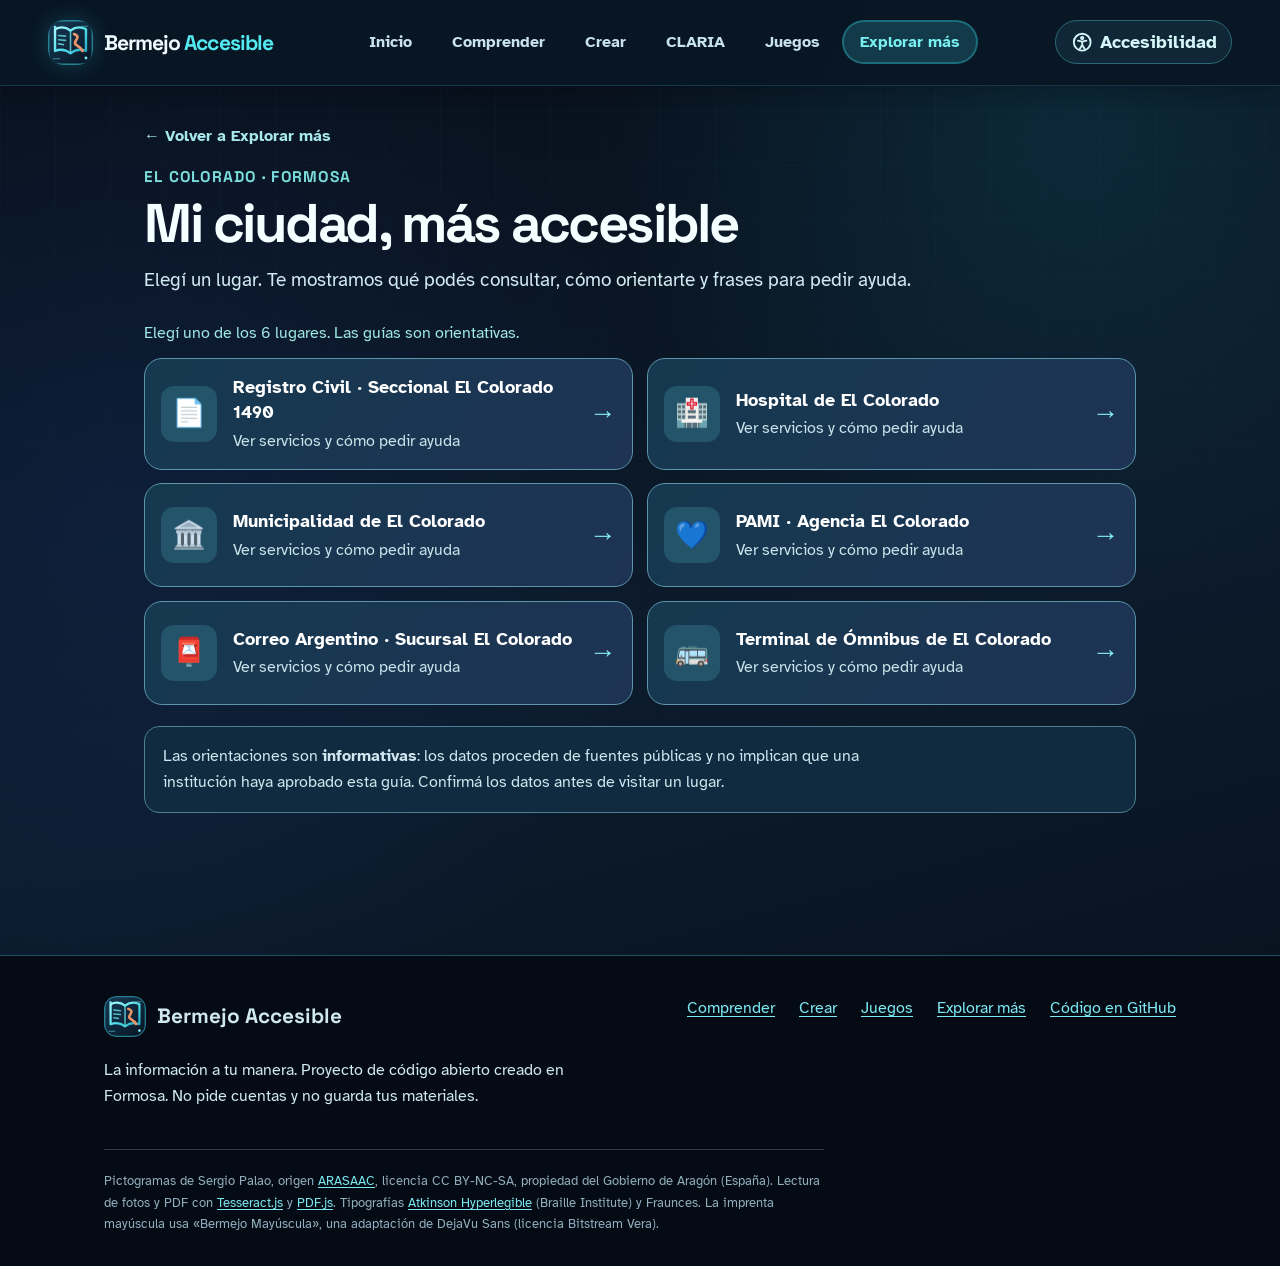
==== ciudad.html @ 75815d25 "Agregar Mi ciudad a Bermejo: elegir lugar, orientarse y comunicarse sin QR" ====
<!doctype html>
<html lang="es-AR">
<head>
  <meta charset="utf-8">
  <meta name="viewport" content="width=device-width, initial-scale=1">
  <title>Mi ciudad, más accesible | Bermejo Accesible</title>
  <meta name="description" content="Guía accesible de lugares de El Colorado: elegí una institución, conocé para qué sirve y usá frases con voz y pictogramas para pedir ayuda.">
  <meta name="theme-color" content="#08131f">
  <link rel="preconnect" href="https://fonts.googleapis.com">
  <link rel="preconnect" href="https://fonts.gstatic.com" crossorigin>
  <link rel="stylesheet" href="https://fonts.googleapis.com/css2?family=Atkinson+Hyperlegible:ital,wght@0,400;0,700;1,400&amp;family=Space+Grotesk:wght@400;500;600;700&amp;display=swap">
  <link rel="icon" href="icono.svg" type="image/svg+xml">
  <link rel="stylesheet" href="css/bermejo.css?v=dua-20261117">
  <link rel="stylesheet" href="css/ciudad.css?v=1">
  <script src="js/navegacion.js" defer></script>
  <script src="js/preferencias.js?v=20261117-2"></script>
  <script src="js/asistente-global.js" defer></script>
  <script src="js/ciudad.js?v=1" defer></script>
</head>
<body>
  <a class="saltar" href="#contenido">Ir al contenido</a>
  <header class="cabecera">
    <div class="cabecera__fila">
      <a class="marca" href="index.html">
        <img class="marca__logo" src="img/logo-bermejo.svg?v=tech-20261116" alt="" width="64" height="64">
        <span class="marca__nombre">Bermejo <span>Accesible</span></span>
      </a>
      <nav class="menu" id="menu-principal" aria-label="Principal">
        <ul>
          <li><a href="index.html">Inicio</a></li>
          <li><a href="comprender.html">Comprender</a></li>
          <li><a href="crear.html">Crear</a></li>
          <li><a href="claria.html">CLARIA</a></li>
          <li><a href="juegos.html">Juegos</a></li>
          <li><a href="explorar.html" aria-current="page">Explorar más</a></li>
        </ul>
      </nav>
      <div class="cabecera__acciones">
        <button class="boton boton-icono menu-abrir" type="button" aria-controls="menu-principal" aria-expanded="false"><svg viewBox="0 0 24 24" aria-hidden="true" focusable="false"><path d="M4 7h16M4 12h16M4 17h16"/></svg><span>Menú</span></button>
        <details class="ajustes" id="ajustes">
          <summary class="boton-icono"><svg viewBox="0 0 24 24" aria-hidden="true" focusable="false"><circle cx="12" cy="12" r="9"/><circle cx="12" cy="7.6" r="1.3"/><path d="M7.5 10.4 12 11.4l4.5-1M12 11.4v3.6l-2.5 4M12 15l2.5 4"/></svg><span class="ajustes__texto">Accesibilidad</span></summary>
          <div class="ajustes__fila">
            <p class="ajustes__titulo" id="ajustes-titulo">Accesibilidad</p>
            <div class="ajustes__grupo" role="group" aria-labelledby="tam-etiqueta">
              <span class="ajustes__etiqueta" id="tam-etiqueta">Tamaño del texto</span>
              <button type="button" class="boton" data-ajuste="achicar">Más chico</button>
              <span class="ajustes__valor" id="tam-valor">100 %</span>
              <button type="button" class="boton" data-ajuste="agrandar">Más grande</button>
            </div>
            <div class="ajustes__grupo" role="group" aria-labelledby="letra-etiqueta">
              <span class="ajustes__etiqueta" id="letra-etiqueta">Letra</span>
              <button type="button" class="boton boton--letra-habitual" data-letra-opcion="habitual" aria-pressed="true">Texto habitual</button>
              <button type="button" class="boton boton--letra-mayuscula" data-letra-opcion="mayuscula" aria-pressed="false">Imprenta mayúscula</button>
            </div>
            <div class="ajustes__grupo" role="group" aria-labelledby="con-etiqueta">
              <span class="ajustes__etiqueta" id="con-etiqueta">Contraste</span>
              <button type="button" class="boton" data-contraste-opcion="normal" aria-pressed="true">Normal</button>
              <button type="button" class="boton" data-contraste-opcion="alto" aria-pressed="false">Alto</button>
            </div>
            <div class="ajustes__grupo">
              <button type="button" class="boton" data-abrir-ayuda><svg viewBox="0 0 24 24" aria-hidden="true" focusable="false"><circle cx="12" cy="12" r="9"/><path d="M9.5 9a2.5 2.5 0 1 1 4.3 1.7c-1.2 1-1.8 1.5-1.8 2.7"/><path d="M12 17h.01"/></svg>Ayuda por voz y guía</button>
              <button type="button" class="boton" data-ajuste="restablecer">Restablecer</button>
            </div>
            <p class="visualmente-oculto" id="ajustes-anuncio" role="status" aria-live="polite"></p>
          </div>
        </details>
      </div>
    </div>
  </header>
  <main id="contenido" class="ciudad-main" tabindex="-1">
    <div class="contenedor">
      <a href="explorar.html" class="ciudad-migas">← Volver a Explorar más</a>
      <header class="ciudad-encabezado">
        <p class="ciudad-etiqueta">EL COLORADO · FORMOSA</p>
        <h1>Mi ciudad, más accesible</h1>
        <p>Elegí un lugar. Te mostramos qué podés consultar, cómo orientarte y frases para pedir ayuda.</p>
      </header>
      <p id="ciudad-estado" class="ciudad-estado" role="status" aria-live="polite">Cargando lugares…</p>
      <section id="ciudad-inicio" aria-labelledby="ciudad-titulo">
        <h2 id="ciudad-titulo" tabindex="-1" class="visualmente-oculto">Elegí un lugar de El Colorado</h2>
        <div id="ciudad-lista" class="ciudad-lugares" role="group" aria-label="Lugares disponibles"></div>
        <div class="ciudad-explicacion">
          <p>Las orientaciones son <strong>informativas</strong>: los datos proceden de fuentes públicas y no implican que una institución haya aprobado esta guía. Confirmá los datos antes de visitar un lugar.</p>
        </div>
      </section>
      <section id="ciudad-detalle" hidden aria-labelledby="ciudad-nombre">
        <button id="ciudad-volver" type="button" class="ciudad-volver">← Elegir otro lugar</button>
        <article class="ciudad-panel">
          <header class="ciudad-panel__titulo">
            <span id="ciudad-icono" class="ciudad-panel__icono" aria-hidden="true">🏛️</span>
            <h2 id="ciudad-nombre" tabindex="-1"></h2>
          </header>
          <p class="ciudad-panel__fecha" id="ciudad-fecha"></p>
          <div class="ciudad-guia">
            <section class="ciudad-seccion" aria-labelledby="ciudad-servicios-titulo">
              <h3 id="ciudad-servicios-titulo">¿Qué puedo consultar?</h3>
              <ul id="ciudad-servicios"></ul>
            </section>
            <section class="ciudad-seccion" aria-labelledby="ciudad-pasos-titulo">
              <h3 id="ciudad-pasos-titulo">¿Cómo puedo orientarme?</h3>
              <ol id="ciudad-pasos"></ol>
            </section>
          </div>
          <section class="ciudad-comunicacion" aria-labelledby="ciudad-comunicacion-titulo">
            <h3 id="ciudad-comunicacion-titulo">Frases para pedir ayuda</h3>
            <p>Podés hacer que CLARIA diga una frase en voz alta o verla con pictogramas para comunicarte.</p>
            <ul id="ciudad-frases" class="ciudad-frases"></ul>
          </section>
          <div id="ciudad-referencia" class="ciudad-referencia"></div>
          <p class="ciudad-advertencia" id="ciudad-advertencia"></p>
        </article>
      </section>
    </div>
  </main>
  <footer class="pie">
    <div class="contenedor">
      <div class="pie__fila">
        <div>
          <p class="pie__marca"><img src="img/logo-bermejo.svg?v=tech-20261116" alt="" width="64" height="64">Bermejo Accesible</p>
          <p>La información a tu manera. Proyecto de código abierto creado en Formosa. No pide cuentas y no guarda tus materiales.</p>
        </div>
        <ul class="pie__enlaces" aria-label="Enlaces del sitio">
          <li><a href="comprender.html">Comprender</a></li>
          <li><a href="crear.html">Crear</a></li>
          <li><a href="juegos.html">Juegos</a></li>
          <li><a href="explorar.html">Explorar más</a></li>
          <li><a href="https://github.com/beludellamea-cmyk/BERMEJOACCESIBLE">Código en GitHub</a></li>
        </ul>
      </div>
      <p class="pie__creditos">Pictogramas de Sergio Palao, origen <a href="https://arasaac.org">ARASAAC</a>, licencia CC BY-NC-SA, propiedad del Gobierno de Aragón (España). Lectura de fotos y PDF con <a href="https://tesseract.projectnaptha.com/">Tesseract.js</a> y <a href="https://mozilla.github.io/pdf.js/">PDF.js</a>. Tipografías <a href="https://www.brailleinstitute.org/freefont/">Atkinson Hyperlegible</a> (Braille Institute) y Fraunces. La imprenta mayúscula usa «Bermejo Mayúscula», una adaptación de DejaVu Sans (licencia Bitstream Vera).</p>
    </div>
  </footer>
</body>
</html>
---- css/bermejo.css ----
/* =========================================================
   Bermejo Accesible · Hoja de estilos única
   Paleta del río Bermejo: turquesa, verde agua, crema y terracota.
   Orden: 1 tokens · 2 base · 3 componentes · 4 cabecera y pie ·
   5 portada · 6 asistentes por pasos · 7 herramientas ·
   8 Explorar más y docentes · 9 accesibilidad y alto contraste
   ========================================================= */

/* ---------- 1. Tokens ---------- */
:root {
  --tinta: #15343a;
  --tinta-suave: #4a6064;
  --papel: #faf5ea;           /* crema */
  --superficie: #ffffff;
  --linea: #ddd3bf;
  --borde: #5f7c7a;           /* 4,5:1 sobre blanco: bordes de controles */

  --rio: #0b6b70;             /* turquesa profundo */
  --rio-claro: #dff1ee;       /* verde agua */
  --bermejo: #a8442a;         /* terracota del río */
  --bermejo-claro: #f8e6dc;
  --lapacho: #a8442a;
  --lapacho-claro: #f8e6dc;
  --banado: #0a4a50;
  --banado-claro: #dff1ee;
  --sol: #f2c487;

  --enlace: #0b6b70;
  --accion-fondo: #0b6b70;
  --accion-texto: #ffffff;
  --accion-hover: #084f53;

  --error: #a4161a;
  --error-fondo: #fdecec;
  --aviso-fondo: #fff4d6;
  --aviso-borde: #8a6100;

  --foco: #15343a;
  --halo: #f2c487;
  --puerta-texto: #ffffff;

  --pie-fondo: #0a3f45;
  --pie-texto: #ffffff;
  --pie-enlace: #f3d9a8;

  --fuente: "Atkinson Hyperlegible", system-ui, -apple-system, "Segoe UI", Roboto, Arial, sans-serif;
  --fuente-titulos: "Fraunces", Georgia, "Times New Roman", serif;
  --radio: 14px;
  --radio-grande: 24px;
  --sombra: 0 1px 2px #15343a14, 0 8px 24px #15343a12;
  --sombra-alta: 0 2px 4px #15343a14, 0 18px 40px #15343a1f;
  --medida: 70ch;
}

html[data-contraste="alto"] {
  --tinta: #ffffff;
  --tinta-suave: #ffffff;
  --papel: #000000;
  --superficie: #000000;
  --linea: #ffffff;
  --borde: #ffffff;
  --rio: #ffe14d;
  --rio-claro: #000000;
  --bermejo: #ffe14d;
  --bermejo-claro: #000000;
  --lapacho: #ffe14d;
  --lapacho-claro: #000000;
  --banado: #ffe14d;
  --banado-claro: #000000;
  --enlace: #ffe14d;
  --accion-fondo: #ffe14d;
  --accion-texto: #000000;
  --accion-hover: #ffffff;
  --error: #ff9c9c;
  --error-fondo: #000000;
  --aviso-fondo: #000000;
  --aviso-borde: #ffe14d;
  --foco: #ffe14d;
  --halo: #000000;
  --pie-fondo: #000000;
  --pie-texto: #ffffff;
  --pie-enlace: #ffe14d;
  --sombra: none;
  --sombra-alta: none;
}

/* ---------- 2. Base ---------- */
*, *::before, *::after { box-sizing: border-box; }
html { -webkit-text-size-adjust: 100%; text-size-adjust: 100%; scroll-padding-top: 5.5rem; }
@media (max-width: 52rem) { html { scroll-padding-top: 0; } }
@media (prefers-reduced-motion: no-preference) { html { scroll-behavior: smooth; } }

body {
  margin: 0;
  font-family: var(--fuente);
  font-size: 1.125rem;
  line-height: 1.6;
  color: var(--tinta);
  background: var(--papel);
  overflow-wrap: break-word;
  min-height: 100vh;
  display: flex;
  flex-direction: column;
}
body > main { flex: 1 0 auto; padding-block: clamp(1.25rem, 3.5vw, 2.75rem) 1rem; }
img, svg { max-width: 100%; height: auto; }

h1, h2, h3, h4 { line-height: 1.2; margin: 0 0 0.6em; font-weight: 700; }
h1, h2 { font-family: var(--fuente-titulos); letter-spacing: -0.01em; hyphens: auto; }
h1 { font-size: clamp(2.1rem, 5.2vw, 3.6rem); }
h2 { font-size: clamp(1.5rem, 3vw, 2.05rem); }
h3 { font-size: 1.3rem; }
h4 { font-size: 1.15rem; }
p, li { max-width: var(--medida); }
p { margin: 0 0 1em; }
a { color: var(--enlace); text-decoration-thickness: 0.08em; text-underline-offset: 0.18em; }
a:hover { text-decoration-thickness: 0.16em; }

:focus-visible {
  outline: 3px solid var(--foco);
  outline-offset: 3px;
  box-shadow: 0 0 0 7px var(--halo);
  border-radius: 6px;
}
[tabindex="-1"]:focus { outline: none; box-shadow: none; }
[tabindex="-1"]:focus-visible { outline: 3px dashed var(--foco); outline-offset: 6px; box-shadow: none; }

.visualmente-oculto {
  position: absolute !important;
  width: 1px; height: 1px; padding: 0; margin: -1px;
  overflow: hidden; clip: rect(0 0 0 0); white-space: nowrap; border: 0;
}
.contenedor {
  width: 100%;
  max-width: 72rem;
  margin-inline: auto;
  padding-inline: clamp(1rem, 4vw, 2.5rem);
}
.saltar {
  position: absolute; left: 1rem; top: 0.5rem; z-index: 100;
  padding: 0.8rem 1.2rem; background: #f2c487; color: #000;
  font-weight: 700; border: 3px solid #000; border-radius: 8px;
  transform: translateY(-200%);
}
.saltar:focus { transform: none; }

/* ---------- 3. Componentes comunes ---------- */
.boton, button { font: inherit; }
.boton {
  display: inline-flex; align-items: center; justify-content: center; gap: 0.5rem;
  min-height: 3rem; min-width: 3rem; padding: 0.65rem 1.25rem;
  border: 2px solid var(--borde); border-radius: 999px;
  background: var(--superficie); color: var(--tinta);
  font-weight: 700; line-height: 1.25; text-decoration: none; text-align: center;
  cursor: pointer;
  transition: background-color .18s ease, border-color .18s ease, box-shadow .18s ease;
}
.boton:hover { border-color: var(--tinta); background: var(--rio-claro); }
.boton--principal { background: var(--accion-fondo); border-color: var(--accion-fondo); color: var(--accion-texto); }
.boton--principal:hover { background: var(--accion-hover); border-color: var(--accion-hover); color: var(--accion-texto); }
.boton[disabled], .boton[aria-disabled="true"] {
  cursor: not-allowed; border-style: dashed; background: var(--papel); color: var(--tinta-suave);
}
.boton[aria-pressed="true"] { background: var(--accion-fondo); border-color: var(--accion-fondo); color: var(--accion-texto); }
.boton[aria-pressed="true"]::before { content: "✓" / ""; font-weight: 700; }
.boton svg { width: 1.3em; height: 1.3em; flex: none; fill: none; stroke: currentColor; stroke-width: 2; stroke-linecap: round; stroke-linejoin: round; }
.fila-botones { display: flex; flex-wrap: wrap; gap: 0.75rem; align-items: center; margin: 1rem 0; }


/* ---------- 4. Cabecera, ajustes y pie ---------- */
.cabecera {
  position: sticky; top: 0; z-index: 30;
  background: color-mix(in srgb, var(--papel) 92%, transparent);
  backdrop-filter: blur(10px);
  border-bottom: 1px solid var(--linea);
}
.cabecera__fila {
  display: flex; align-items: center; justify-content: space-between; gap: 1rem;
  max-width: 78rem; margin-inline: auto; padding: .7rem clamp(1rem, 4vw, 2.5rem);
}
.marca { display: inline-flex; align-items: center; gap: .7rem; text-decoration: none; color: var(--tinta); min-width: 0; }
.marca__logo { width: 2.8rem; height: 2.8rem; flex: none; border-radius: .9rem; }
.marca__nombre { font-family: var(--fuente-titulos); font-weight: 700; font-size: 1.3rem; letter-spacing: -.01em; line-height: 1.1; overflow-wrap: anywhere; }
.marca__nombre span { color: var(--bermejo); }
.marca:hover .marca__nombre { text-decoration: underline; text-decoration-thickness: .08em; }

.menu { display: flex; align-items: center; gap: .25rem; }
.menu ul { display: flex; align-items: center; gap: .25rem; list-style: none; margin: 0; padding: 0; }
.menu li { max-width: none; }
.menu a {
  display: inline-flex; align-items: center; min-height: 2.75rem; padding: .35rem 1rem;
  border-radius: 999px; font-weight: 700; color: var(--tinta); text-decoration: none; border: 2px solid transparent;
}
.menu a:hover { background: var(--rio-claro); }
.menu a[aria-current="page"] { background: var(--rio-claro); border-color: var(--rio); color: var(--tinta); }
.cabecera__acciones { display: flex; align-items: center; gap: .5rem; }
.boton-icono { min-height: 2.75rem; min-width: 2.75rem; padding: .4rem .6rem; }
.boton-icono svg { width: 1.45rem; height: 1.45rem; }
.menu-abrir { display: none; }
@media (max-width: 52rem) {
  .cabecera { position: relative; } /* sin cabecera fija: no tapa el elemento enfocado */
  .menu-abrir { display: inline-flex; }
  .menu { position: absolute; inset: 100% 0 auto 0; flex-direction: column; align-items: stretch; padding: .75rem clamp(1rem, 4vw, 2.5rem) 1rem;
    background: var(--papel); border-bottom: 1px solid var(--linea); box-shadow: var(--sombra-alta); }
  .menu ul { flex-direction: column; align-items: stretch; }
  .menu a { width: 100%; min-height: 3rem; }
  .menu[data-menu-cerrado="true"] { display: none; }
}
@media (max-width: 28rem) { .marca__nombre { font-size: 1.1rem; } .marca__logo { width: 2.4rem; height: 2.4rem; } }

/* Panel de ajustes de accesibilidad (un solo lugar) */
.ajustes { position: relative; margin: 0; }
.ajustes > summary { list-style: none; min-height: 2.75rem; padding: .4rem .9rem; border: 2px solid var(--borde); border-radius: 999px; background: var(--superficie); font-weight: 700; }
.ajustes > summary::-webkit-details-marker { display: none; }
.ajustes > summary svg { width: 1.4rem; height: 1.4rem; fill: none; stroke: currentColor; stroke-width: 2; stroke-linecap: round; stroke-linejoin: round; }
.ajustes > summary:hover { background: var(--rio-claro); }
.ajustes__fila {
  position: absolute; right: 0; top: calc(100% + .6rem); z-index: 40;
  width: min(24rem, calc(100vw - 1.5rem)); max-height: calc(100vh - 6rem); overflow: auto;
  padding: 1.1rem 1.2rem; background: var(--superficie); border: 1px solid var(--linea);
  border-radius: var(--radio-grande); box-shadow: var(--sombra-alta);
  display: grid; gap: .8rem;
}
.ajustes__titulo { margin: 0; font-family: var(--fuente-titulos); font-size: 1.25rem; font-weight: 700; }
.ajustes__grupo { display: flex; flex-wrap: wrap; align-items: center; gap: .5rem; padding-top: .7rem; border-top: 1px solid var(--linea); }
.ajustes__etiqueta { flex: 0 0 100%; font-weight: 700; }
.ajustes__valor { min-width: 3.5rem; text-align: center; font-weight: 700; }
.ajustes .boton { min-height: 2.75rem; padding-inline: .9rem; }
.ajustes__ayuda { border-top: 1px solid var(--linea); padding-top: .7rem; }
.ajustes__barra { font-weight: 700; color: var(--tinta-suave); }

.pie { background: var(--pie-fondo); color: var(--pie-texto); margin-top: 4rem; padding-block: 2.5rem 2rem; font-size: 1rem; }
.pie a { color: var(--pie-enlace); }
.pie p { max-width: 52ch; }
.pie__creditos { max-width: 90ch !important; }
.pie__fila > div { flex: 1 1 20rem; }
.pie__fila { display: flex; flex-wrap: wrap; align-items: flex-start; justify-content: space-between; gap: 1.5rem 3rem; }
.pie__marca { display: flex; align-items: center; gap: .7rem; font-family: var(--fuente-titulos); font-weight: 700; font-size: 1.3rem; }
.pie__marca img { width: 2.6rem; height: 2.6rem; border-radius: .8rem; }
.pie__enlaces { list-style: none; margin: 0; padding: 0; display: flex; flex-wrap: wrap; gap: .4rem 1.5rem; }
.pie__enlaces li { max-width: none; }
.pie__creditos { margin: 1.5rem 0 0; padding-top: 1.25rem; border-top: 1px solid #ffffff33; font-size: .95rem; }
html[data-contraste="alto"] .pie { border-top: 2px solid #fff; }

/* ---------- 5. Portada ---------- */
.portada { padding-block: clamp(1rem, 3vw, 2.5rem) 1rem; }
.hero {
  display: grid; grid-template-columns: minmax(0, 1.05fr) minmax(0, .95fr);
  align-items: center; gap: clamp(1rem, 4vw, 3.5rem);
  min-height: 0;
  padding-block: clamp(.5rem, 2vw, 1.5rem) 0;
}
.hero__texto h1 { font-size: clamp(2.4rem, 5.6vw, 4.4rem); line-height: 1.04; letter-spacing: -.025em; margin-bottom: .35em; }
.hero__texto h1 em { display: block; font-style: normal; color: var(--bermejo); }
.hero__texto .intro { font-size: clamp(1.1rem, 1.8vw, 1.35rem); line-height: 1.5; color: var(--tinta-suave); max-width: 34ch; margin: 0; }
.hero__visual { display: flex; justify-content: center; min-width: 0; }
.hero__visual img { width: 100%; max-width: 26rem; max-height: 21rem; object-fit: contain; }
.accesos { display: grid; grid-template-columns: repeat(2, minmax(0, 1fr)); gap: clamp(1rem, 2.4vw, 1.75rem); list-style: none; margin: clamp(1rem, 3vw, 2rem) 0 0; padding: 0; }
.accesos li { max-width: none; display: flex; }
.acceso {
  position: relative; display: flex; flex-direction: column; align-items: flex-start; gap: .75rem; width: 100%;
  padding: clamp(1.25rem, 3vw, 2rem); background: var(--superficie); border: 2px solid var(--linea);
  border-radius: var(--radio-grande); box-shadow: var(--sombra); transition: box-shadow .2s ease, transform .2s ease, border-color .2s ease;
}
.acceso:hover, .acceso:focus-within { border-color: var(--rio); box-shadow: var(--sombra-alta); transform: translateY(-2px); }
.acceso__icono { display: grid; place-items: center; width: 3.75rem; height: 3.75rem; border-radius: 1.1rem; background: var(--rio-claro); color: var(--rio); }
.acceso__icono svg { width: 2.2rem; height: 2.2rem; fill: none; stroke: currentColor; stroke-width: 1.8; stroke-linecap: round; stroke-linejoin: round; }
.acceso h2 { margin: 0; font-size: clamp(1.7rem, 3vw, 2.3rem); }
.acceso p { margin: 0; color: var(--tinta-suave); font-size: 1.1rem; }
.acceso .boton { margin-top: auto; align-self: flex-start; }
.acceso .boton::after { content: ""; position: absolute; inset: 0; border-radius: inherit; } /* toda la tarjeta es clicable */
.portada__mas { text-align: center; margin: 1.75rem 0 0; color: var(--tinta-suave); }
@media (max-width: 52rem) {
  .hero { grid-template-columns: 1fr; min-height: 0; }
  .hero__visual img { max-height: 11rem; }
  .accesos { grid-template-columns: 1fr; }
}
@media (prefers-reduced-motion: reduce) { .acceso:hover, .acceso:focus-within { transform: none; } }
/* Libro de la portada: se abre al entrar y muestra el mismo texto «a tu manera». */
.hero__visual { flex-direction: column; align-items: center; gap: .9rem; }
.libro { width: min(100%, 30rem); container-type: inline-size; display: flex; flex-direction: column; gap: .9rem; }
.libro__caja { position: relative; width: 100%; aspect-ratio: 1.45; perspective: 1600px; transform-style: preserve-3d; transition: transform 1.1s cubic-bezier(.6,.05,.25,1); }
.libro[data-estado="cerrado"] .libro__caja { transform: translateX(-25%); }
.libro__pagina, .libro__tapa { position: absolute; top: 0; left: 50%; width: 50%; height: 100%; }
.libro__pagina { background: #fffdf6; border: 2px solid var(--borde); border-left: 0; border-radius: 0 .9rem .9rem 0; box-shadow: var(--sombra); padding: 5cqw 4.5cqw; transform: translateZ(-1px); overflow: hidden; display: flex; flex-direction: column; gap: 3cqw; }
.libro__tapa { transform-origin: left center; transform-style: preserve-3d; transition: transform 1.1s cubic-bezier(.6,.05,.25,1); z-index: 2; }
.libro[data-estado="abierto"] .libro__tapa { transform: rotateY(-180deg); }
.libro__cara { position: absolute; inset: 0; backface-visibility: hidden; -webkit-backface-visibility: hidden; border-radius: 0 .9rem .9rem 0; overflow: hidden; }
.libro__cara--frente { background: var(--rio); color: #fff; border: 2px solid var(--tinta); display: flex; flex-direction: column; align-items: center; justify-content: center; gap: 3cqw; text-align: center; box-shadow: inset 1.6cqw 0 0 rgba(0,0,0,.18), var(--sombra-alta); }
.libro__cara--frente img { width: 17cqw; height: 17cqw; background: #fff; border-radius: 50%; padding: 1.2cqw; }
.libro__titulo { font-family: var(--fuente-titulos); font-weight: 700; font-size: 5.6cqw; line-height: 1.1; }
.libro__rio { position: absolute; left: 0; right: 0; bottom: 6cqw; width: 100%; height: 9cqw; fill: none; stroke: #f0b99f; stroke-width: 3; stroke-linecap: round; }
.libro__cara--dorso { background: #f3ede0; border: 2px solid var(--borde); border-right: 0; border-radius: .9rem 0 0 .9rem; transform: rotateY(180deg); padding: 5cqw 4.5cqw; display: flex; flex-direction: column; gap: 3cqw; box-shadow: var(--sombra); }
.libro__etiqueta { margin: 0; font-size: 2.7cqw; font-weight: 700; letter-spacing: .08em; text-transform: uppercase; color: var(--rio); }
.libro__denso { margin: 0; font-size: 2.55cqw; line-height: 1.35; color: #5b6b6c; text-align: justify; hyphens: auto; }
.libro__vista { display: none; flex: 1; align-items: center; justify-content: center; min-height: 0; }
.libro[data-vista="grande"] .libro__vista--grande, .libro[data-vista="pictos"] .libro__vista--pictos, .libro[data-vista="partes"] .libro__vista--partes { display: flex; animation: libro-aparece .5s ease both; }
.libro__vista--grande p { margin: 0; font-size: 7.6cqw; font-weight: 700; line-height: 1.15; color: var(--tinta); text-align: center; }
.libro__vista--pictos ul { list-style: none; margin: 0; padding: 0; display: flex; gap: 2cqw; width: 100%; justify-content: center; }
.libro__vista--pictos li { max-width: none; display: flex; flex-direction: column; align-items: center; gap: 1cqw; flex: 1; border: 2px solid var(--borde); border-radius: 1.4cqw; padding: 1.6cqw .6cqw; font-size: 3.2cqw; font-weight: 700; color: var(--tinta); background: #fff; }
.libro__vista--pictos svg { width: 9cqw; height: 9cqw; fill: none; stroke: var(--rio); stroke-width: 3; stroke-linecap: round; stroke-linejoin: round; }
.libro__vista--partes ol { list-style: none; counter-reset: p; margin: 0; padding: 0; display: grid; gap: 1.8cqw; width: 100%; }
.libro__vista--partes li { max-width: none; counter-increment: p; display: flex; align-items: center; gap: 2cqw; background: var(--rio-claro); border-radius: 1.4cqw; padding: 1.6cqw 2cqw; font-size: 3.8cqw; font-weight: 700; color: var(--tinta); }
.libro__vista--partes li::before { content: counter(p); display: grid; place-items: center; flex: none; width: 5.4cqw; height: 5.4cqw; border-radius: 50%; background: var(--rio); color: #fff; font-size: 3.2cqw; }
.libro__controles { display: flex; flex-wrap: wrap; gap: .6rem; justify-content: center; }
.libro__controles .boton svg { width: 1.3rem; height: 1.3rem; fill: none; stroke: currentColor; stroke-width: 1.8; stroke-linecap: round; stroke-linejoin: round; }
.libro__vistas { display: flex; flex-wrap: wrap; gap: .5rem; justify-content: center; }
.libro__nota { margin: 0; text-align: center; font-size: .98rem; color: var(--tinta-suave); max-width: none; }
.libro[data-estado="cerrado"] .libro__caja { cursor: pointer; }
@keyframes libro-aparece { from { opacity: 0; transform: translateY(.5rem); } to { opacity: 1; transform: none; } }
@keyframes acceso-sube { from { opacity: 0; transform: translateY(1.2rem); } to { opacity: 1; transform: none; } }
@media (prefers-reduced-motion: no-preference) {
  .hero__texto { animation: acceso-sube .8s .1s ease both; }
  .accesos li:nth-child(1) { animation: acceso-sube .8s 1.5s ease both; }
  .accesos li:nth-child(2) { animation: acceso-sube .8s 1.7s ease both; }
}
@media (prefers-reduced-motion: reduce) {
  .libro__caja, .libro__tapa { transition: none; }
  .libro__vista { animation: none !important; }
}
html[data-contraste="alto"] .libro__pagina, html[data-contraste="alto"] .libro__cara--dorso { background: #fff; border-color: #000; }
html[data-contraste="alto"] .libro__cara--frente { background: #000; border-color: #ffe14d; }
html[data-contraste="alto"] .libro__denso, html[data-contraste="alto"] .libro__etiqueta { color: #000; }
html[data-contraste="alto"] .libro__vista--partes li { background: #fff; border: 2px solid #000; }
html[data-contraste="alto"] .libro__vista--pictos svg { stroke: #000; }
html[data-contraste="alto"] .libro__vista--partes li::before { background: #000; }
@media (max-width: 52rem) { .libro { width: min(100%, 24rem); } }


/* ---------- 8. Explorar más ---------- */
.explorar { list-style: none; margin: 1.5rem 0 0; padding: 0; display: grid; grid-template-columns: repeat(auto-fit, minmax(min(100%, 17rem), 1fr)); gap: 1rem; }
.explorar li { max-width: none; display: flex; }
.explorar__enlace {
  display: flex; flex-direction: column; gap: .4rem; width: 100%; padding: 1.25rem 1.35rem;
  background: var(--superficie); border: 2px solid var(--linea); border-radius: var(--radio); text-decoration: none; color: var(--tinta);
}
.explorar__enlace:hover { border-color: var(--rio); background: var(--rio-claro); }
.explorar__enlace strong { font-size: 1.2rem; }
.explorar__enlace span { color: var(--tinta-suave); }
.explorar__enlace:hover span { color: var(--tinta); }
.info-bloque { margin-top: 2.5rem; padding: 1.25rem 1.5rem; background: var(--superficie); border: 1px solid var(--linea); border-radius: var(--radio); }
.info-bloque h2 { font-size: 1.4rem; }


/* ---------- 7. Herramientas: formularios, revisión, lectura ---------- */
/* ---------- Paneles y formularios ---------- */
.panel {
  background: var(--superficie);
  border: 1px solid var(--linea);
  border-radius: var(--radio);
  padding: clamp(1rem, 3vw, 1.75rem);
  box-shadow: var(--sombra);
}
html[data-contraste="alto"] .panel { border: 2px solid #ffffff; }

.etiqueta {
  display: block;
  font-weight: 700;
  margin-bottom: 0.3rem;
}
.ayuda {
  color: var(--tinta-suave);
  font-size: 1rem;
  margin: 0 0 0.5rem;
}
textarea,
input[type="text"],
input[type="search"],
select {
  width: 100%;
  font: inherit;
  color: var(--tinta);
  background: var(--superficie);
  border: 2px solid var(--borde);
  border-radius: 8px;
  padding: 0.7rem 0.8rem;
  min-height: 3rem;
}
textarea { line-height: 1.55; resize: vertical; }
select { width: auto; max-width: 100%; }
input[type="file"] {
  display: block;
  width: 100%;
  font: inherit;
  padding: 0.6rem;
  border: 2px dashed var(--borde);
  border-radius: 8px;
  background: var(--papel);
  color: var(--tinta);
}
input[type="file"]::file-selector-button {
  font: inherit;
  font-weight: 700;
  min-height: 2.8rem;
  margin-right: 0.8rem;
  padding: 0.4rem 1rem;
  border: 2px solid var(--borde);
  border-radius: 6px;
  background: var(--superficie);
  color: var(--tinta);
  cursor: pointer;
}
input[type="file"] { display: block; width: 100%; max-width: 100%; white-space: normal; overflow-wrap: anywhere; }
input[type="file"]::file-selector-button {
  display: block;
  width: 100%;
  max-width: 100%;
  white-space: normal;
  margin: 0 0 0.4rem;
  min-height: 3rem;
  padding: 0.5rem 0.9rem;
  font: inherit;
  font-weight: 700;
  color: var(--tinta);
  background: var(--superficie);
  border: 2px solid var(--borde);
  border-radius: 8px;
  cursor: pointer;
}
html[data-letra="mayuscula"] input[type="file"]::file-selector-button { font-family: "Bermejo Mayuscula", var(--fuente); }
input[type="range"] { width: 100%; min-height: 2.75rem; accent-color: var(--rio); }
input[type="checkbox"],
input[type="radio"] {
  width: 1.4rem;
  height: 1.4rem;
  accent-color: var(--rio);
  flex: none;
  margin: 0.15rem 0 0;
}
[aria-invalid="true"] { border-color: var(--error) !important; border-width: 3px !important; }

.error-campo {
  color: var(--error);
  font-weight: 700;
  margin: 0.4rem 0;
}
.errores {
  border: 3px solid var(--error);
  border-left-width: 10px;
  background: var(--error-fondo);
  padding: 1rem 1.25rem;
  border-radius: var(--radio);
  margin: 0 0 2rem;
}
.errores h2 { font-size: 1.3rem; color: var(--error); }
.errores h2::before { content: "⚠ "; }
.errores a { font-weight: 700; color: var(--tinta); }

.aviso {
  border: 2px solid var(--aviso-borde);
  border-left-width: 8px;
  background: var(--aviso-fondo);
  padding: 0.9rem 1.1rem;
  border-radius: var(--radio);
  margin: 0 0 1.25rem;
}
.aviso p:last-child { margin-bottom: 0; }
.aviso strong { display: inline; }

fieldset {
  border: 0;
  padding: 0;
  margin: 0 0 1.25rem;
  min-width: 0;
}
legend {
  font-weight: 700;
  font-size: 1.15rem;
  padding: 0;
  margin-bottom: 0.6rem;
}

/* Revisión */
.revisar {
  display: grid;
  grid-template-columns: minmax(0, 3fr) minmax(0, 2fr);
  gap: 1.5rem;
  align-items: start;
}
@media (max-width: 52rem) {
  .revisar { grid-template-columns: 1fr; }
}
.original img {
  display: block;
  border: 1px solid var(--linea);
  border-radius: 8px;
  max-height: 28rem;
  width: auto;
  margin-bottom: 0.75rem;
}
.original__texto {
  white-space: pre-wrap;
  max-height: 22rem;
  overflow: auto;
  padding: 0.75rem;
  border: 1px solid var(--linea);
  border-radius: 8px;
  background: var(--papel);
  font-size: 1rem;
}
details { margin: 0.5rem 0 1rem; }
summary {
  cursor: pointer;
  font-weight: 700;
  min-height: 2.75rem;
  display: flex;
  align-items: center;
  gap: 0.4rem;
}

/* Selector de modos */
.modos__opciones {
  display: grid;
  grid-template-columns: repeat(auto-fit, minmax(min(100%, 16rem), 1fr));
  gap: 0.75rem;
}
.modo {
  display: flex;
  gap: 0.75rem;
  align-items: flex-start;
  padding: 0.9rem 1rem;
  border: 2px solid var(--linea);
  border-radius: 12px;
  background: var(--superficie);
  cursor: pointer;
}
html[data-contraste="alto"] .modo { border-color: #ffffff; }
.modo:hover { border-color: var(--borde); }
.modo:has(input:checked) {
  border: 3px solid var(--rio);
  background: var(--rio-claro);
}
.modo__nombre { display: block; font-weight: 700; }
.modo__desc { display: block; font-size: 1rem; color: var(--tinta-suave); }
.modo input:checked ~ span .modo__nombre::after { content: " (elegido)"; font-weight: 400; }

.controles { margin: 1.25rem 0; }
.controles h3 { font-size: 1.2rem; }
.controles__grilla {
  display: grid;
  grid-template-columns: repeat(auto-fit, minmax(min(100%, 15rem), 1fr));
  gap: 1rem 1.5rem;
}
.control output { font-weight: 700; }
.opciones-radio {
  display: grid;
  grid-template-columns: repeat(auto-fit, minmax(min(100%, 14rem), 1fr));
  gap: 0.6rem;
}
.opcion {
  display: flex;
  gap: 0.6rem;
  align-items: flex-start;
  padding: 0.6rem 0.8rem;
  border: 2px solid var(--linea);
  border-radius: 10px;
  cursor: pointer;
}
.opcion:has(input:checked) { border-color: var(--rio); border-width: 3px; }
.muestra-color {
  display: inline-block;
  padding: 0 0.4rem;
  border-radius: 4px;
  border: 1px solid #5e6e78;
  font-weight: 700;
}

/* ---------- Área de lectura ---------- */
.resultado { margin-top: 1.5rem; }
.lectura {
  --l-tam: 1.25rem;
  --l-inter: 1.8;
  --l-letras: 0em;
  --l-palabras: 0em;
  --l-ancho: 62ch;
  --l-fondo: #ffffff;
  --l-texto: #15222c;
  --l-enlace: #0d4a66;
  font-size: var(--l-tam);
  line-height: var(--l-inter);
  letter-spacing: var(--l-letras);
  word-spacing: var(--l-palabras);
  background: var(--l-fondo);
  color: var(--l-texto);
  border: 2px solid var(--linea);
  border-radius: 14px;
  padding: clamp(1rem, 4vw, 2.5rem);
}
html[data-contraste="alto"] .lectura[data-colores="normal"] {
  --l-fondo: #000000;
  --l-texto: #ffffff;
  --l-enlace: #ffe14d;
  border-color: #ffffff;
}
.lectura[data-colores="blanco-negro"] { --l-fondo: #000000; --l-texto: #ffffff; --l-enlace: #ffe14d; }
.lectura[data-colores="negro-blanco"] { --l-fondo: #ffffff; --l-texto: #000000; --l-enlace: #00007a; }
.lectura[data-colores="negro-amarillo"] { --l-fondo: #ffe94d; --l-texto: #000000; --l-enlace: #00007a; }
.lectura[data-colores="amarillo-negro"] { --l-fondo: #000000; --l-texto: #ffe94d; --l-enlace: #ffffff; }
.lectura[data-colores="azul-crema"] { --l-fondo: #fdf6e3; --l-texto: #0b2545; --l-enlace: #7a1040; }
.lectura[data-colores]:not([data-colores="normal"]) { border-color: var(--l-texto); }
.lectura[data-fuente="sistema"] { font-family: system-ui, -apple-system, "Segoe UI", Roboto, Arial, sans-serif; }
.lectura[data-fuente="serif"] { font-family: Georgia, "Times New Roman", serif; }
.lectura[data-fuente="mono"] { font-family: "Courier New", Courier, monospace; }
.lectura p, .lectura li { max-width: var(--l-ancho); }
.lectura h4 { font-size: 1.25em; margin: 1.4em 0 0.5em; }
.lectura h4:first-child { margin-top: 0; }
.lectura p { margin: 0 0 1.1em; }
.lectura a { color: var(--l-enlace); }
.lectura :focus-visible { outline-color: var(--l-texto); }
.lectura .vacio { font-style: italic; }

.bloque.leyendo {
  outline: 3px dashed currentColor;
  outline-offset: 8px;
  border-radius: 4px;
}
.marca-lectura {
  display: inline-block;
  margin-right: 0.5em;
  padding: 0 0.45em;
  border: 2px solid currentColor;
  border-radius: 4px;
  font-size: 0.75em;
  font-weight: 700;
  vertical-align: 0.15em;
  letter-spacing: 0;
}

/* Partes */
.indice-partes {
  border: 2px solid currentColor;
  border-radius: 12px;
  padding: 1rem 1.25rem;
  margin-bottom: 2rem;
}
.indice-partes ol { margin: 0; padding-left: 1.4rem; }
.indice-partes li { margin: 0.35rem 0; }
.parte {
  border-top: 3px solid currentColor;
  padding-top: 1rem;
  margin-top: 2rem;
}
.parte__num {
  display: block;
  font-size: 0.8em;
  font-weight: 400;
}
.parte__acciones {
  display: flex;
  flex-wrap: wrap;
  gap: 0.75rem 1.5rem;
  align-items: center;
  font-size: 0.85em;
  margin-top: 0.5rem;
}
.parte__acciones label { display: flex; gap: 0.5rem; align-items: center; min-height: 2.75rem; cursor: pointer; }
.titulo-documento { font-size: 1.35em; font-weight: 700; }

/* Texto con imágenes */
.con-apoyo {
  display: grid;
  grid-template-columns: minmax(0, 1fr) auto;
  gap: 1rem 1.5rem;
  align-items: start;
  margin-bottom: 1.4em;
}
.con-apoyo > p, .con-apoyo > ul, .con-apoyo > ol { margin: 0; }
@media (max-width: 40rem) {
  .con-apoyo { grid-template-columns: minmax(0, 1fr); }
}
.apoyos {
  display: flex;
  flex-wrap: wrap;
  gap: 0.75rem;
  margin: 0;
  padding: 0;
  list-style: none;
}
.apoyo {
  margin: 0;
  width: min(8.5rem, 100%);
  text-align: center;
  font-size: max(0.75em, 0.95rem);
  line-height: 1.3;
}
.apoyo svg,
.apoyo img {
  display: block;
  width: 100%;
  height: auto;
  background: #ffffff;
  border: 2px solid #5e6e78;
  border-radius: 10px;
  padding: 0.35rem;
}
.apoyo figcaption { margin-top: 0.35rem; }

/* Pictogramas */
.pictos {
  display: flex;
  flex-wrap: wrap;
  gap: 0.75rem;
  margin: 0.25rem 0 1.6em;
  padding: 0;
  list-style: none;
}
.picto { margin: 0; width: 7.5rem; text-align: center; }
.picto img {
  display: block;
  width: 100%;
  aspect-ratio: 1;
  background: #ffffff;
  border: 2px solid #5e6e78;
  border-radius: 10px;
  padding: 0.3rem;
}
.picto figcaption { font-size: max(0.8em, 1rem); font-weight: 700; margin-top: 0.3rem; }

.estado-modo {
  margin: 0.75rem 0;
  font-weight: 700;
}
.credito {
  font-size: 1rem;
  color: var(--tinta-suave);
}


/* ---------- 6. Asistentes por pasos ---------- */
.indicador {
  display: flex; flex-wrap: wrap; gap: 0.5rem 0.75rem;
  margin: 1.5rem 0 2rem; padding: 0; list-style: none; counter-reset: ind;
}
.indicador li {
  counter-increment: ind; display: flex; align-items: center; gap: 0.55rem;
  padding: 0.35rem 0.9rem 0.35rem 0.4rem; border: 2px solid var(--linea); border-radius: 999px;
  background: var(--superficie); color: var(--tinta-suave); font-weight: 700; max-width: 100%;
}
.indicador li::before {
  content: counter(ind); display: grid; place-items: center; flex: none;
  width: 2rem; height: 2rem; border: 2px solid var(--borde); border-radius: 50%; font-weight: 700;
}
.indicador li[aria-current="step"] { color: var(--tinta); border-color: var(--rio); background: var(--rio-claro); }
.indicador li[aria-current="step"]::before { background: var(--accion-fondo); border-color: var(--accion-fondo); color: var(--accion-texto); }
.indicador li.hecho::before { content: "✓"; background: var(--rio-claro); border-color: var(--rio); color: var(--rio); }
@media (max-width: 40rem) {
  .indicador { gap: .4rem; }
  .indicador li:not([aria-current="step"]) { font-size: 0; padding: 0.3rem; gap: 0; }
  .indicador li:not([aria-current="step"])::before { font-size: 1.1rem; }
  .indicador li:not([aria-current="step"]) .visualmente-oculto { position: absolute; }
}
.paso { margin-bottom: 2.5rem; }
.paso > h2 { margin-bottom: 0.4em; }
.encabezado-pagina { padding-block: 0.5rem 0.25rem; }
.encabezado-pagina h1 { font-size: clamp(1.9rem, 4.4vw, 3rem); margin-bottom: 0.25em; }
.encabezado-pagina .intro { font-size: 1.15rem; color: var(--tinta-suave); max-width: 56ch; margin: 0; }
.migas { font-size: 1rem; margin: 0 0 0.75rem; color: var(--tinta-suave); }
.migas a { color: var(--tinta-suave); }

.opciones-carga {
  display: grid; grid-template-columns: repeat(auto-fit, minmax(min(100%, 19rem), 1fr));
  gap: 1.25rem; margin: 1.25rem 0;
}
.opciones-carga .panel { display: flex; flex-direction: column; gap: 0.6rem; }
.opciones-carga .panel .boton { margin-top: auto; align-self: flex-start; }
.opciones-carga h3 { margin-bottom: 0.2em; display: flex; align-items: center; gap: 0.6rem; }
.opciones-carga h3 svg { width: 1.6rem; height: 1.6rem; flex: none; fill: none; stroke: var(--rio); stroke-width: 2; stroke-linecap: round; stroke-linejoin: round; }
.separador-o { font-weight: 700; margin: 0.2rem 0; }

.progreso { margin: 1.25rem 0; }
.progreso progress { width: 100%; height: 1.4rem; accent-color: var(--rio); }
.progreso__texto { font-weight: 700; margin-bottom: 0.4rem; }

/* Paneles plegables: lo avanzado queda oculto hasta que se pide */
details { margin: 0.5rem 0 1rem; }
summary { cursor: pointer; font-weight: 700; min-height: 2.75rem; display: flex; align-items: center; gap: 0.4rem; }
.plegable, .modos-avanzados, .ia-panel, .demo-detalle, .actividad {
  margin: 1.25rem 0; padding: 0.25rem 1.25rem; border: 1px solid var(--linea);
  border-radius: var(--radio); background: var(--superficie);
}
.plegable > summary, .modos-avanzados > summary, .ia-panel > summary, .demo-detalle > summary, .actividad > summary { color: var(--enlace); }
.plegable[open], .modos-avanzados[open], .ia-panel[open], .demo-detalle[open], .actividad[open] { padding-bottom: 1.1rem; }
.demo-detalle > .panel { margin: 0 0 1rem; box-shadow: none; }
.ia-panel__contenido { margin-top: 0.5rem; }
.ia-consentimiento {
  display: flex; align-items: flex-start; gap: .6rem; margin: 1rem 0; padding: .75rem .9rem;
  border-left: 5px solid var(--aviso-borde); background: var(--aviso-fondo); border-radius: 0 10px 10px 0;
}
.ia-consentimiento input { flex: none; margin-top: .2em; }
.ia-comparacion { display: grid; grid-template-columns: repeat(2, minmax(0, 1fr)); gap: 1rem; margin: 1rem 0; }
.ia-comparacion > div { min-width: 0; }
.ia-texto-original { white-space: pre-wrap; overflow-wrap: anywhere; max-height: 25rem; overflow: auto; padding: 1rem; border: 1px solid var(--linea); border-radius: 10px; background: var(--papel); }
@media (max-width: 52rem) { .ia-comparacion { grid-template-columns: 1fr; } }
.actividad__datos { display: grid; grid-template-columns: repeat(auto-fit, minmax(min(100%, 12rem), 1fr)); gap: .8rem; }
.actividad__datos label { display: block; font-weight: 700; margin-bottom: .25rem; }
.actividad__opcion { display: block; margin: .8rem 0; padding: .7rem; border: 1px solid var(--borde); border-radius: .6rem; }

/* Tres formas rápidas de acceder (Comprender, paso 3) */
.accesos-lectura { display: grid; grid-template-columns: repeat(auto-fit, minmax(min(100%, 13rem), 1fr)); gap: .8rem; margin: 1rem 0 1.25rem; }
.acceso-lectura {
  flex-direction: column; align-items: flex-start; justify-content: flex-start; gap: .5rem;
  min-height: 6.5rem; padding: 1rem 1.1rem; border-radius: var(--radio); text-align: left;
  background: var(--superficie); border: 2px solid var(--linea); box-shadow: var(--sombra);
}
.acceso-lectura svg { width: 2rem; height: 2rem; color: var(--rio); }
.acceso-lectura span { font-size: 1.1rem; }
.acceso-lectura:hover { border-color: var(--rio); background: var(--rio-claro); }
.acceso-lectura[aria-pressed="true"] { border: 3px solid var(--rio); background: var(--rio-claro); color: var(--tinta); }
.acceso-lectura[aria-pressed="true"] svg { color: var(--rio); }
.acceso-lectura[aria-pressed="true"]::before { content: none; }

/* ---------- Espacio docente y consulta ---------- */
/* ---------- Espacio docente ---------- */
.indice-pagina {
  margin: 1.5rem 0 2.5rem;
}
.indice-pagina ul {
  display: flex;
  flex-wrap: wrap;
  gap: 0.6rem;
  margin: 0.5rem 0 0;
  padding: 0;
  list-style: none;
}
.indice-pagina a {
  display: inline-flex;
  align-items: center;
  min-height: 3rem;
  padding: 0.4rem 1rem;
  border: 2px solid var(--borde);
  border-radius: 999px;
  font-weight: 700;
  text-decoration: none;
  color: var(--tinta);
}
.indice-pagina a:hover { background: var(--rio-claro); text-decoration: underline; }

.seccion-docente { margin-bottom: 4rem; scroll-margin-top: 1rem; }
.chequeo fieldset {
  border: 2px solid var(--linea);
  border-radius: 12px;
  padding: 1rem 1.25rem 0.5rem;
  margin-bottom: 1.25rem;
}
html[data-contraste="alto"] .chequeo fieldset { border-color: #ffffff; }
.chequeo legend { padding: 0 0.4rem; margin-left: -0.4rem; }
.item-chequeo {
  display: flex;
  gap: 0.75rem;
  align-items: flex-start;
  padding: 0.5rem 0;
  border-bottom: 1px solid var(--linea);
}
.item-chequeo:last-of-type { border-bottom: 0; }
.item-chequeo label { cursor: pointer; font-weight: 700; }
.item-chequeo .fuente { display: block; font-weight: 400; font-size: 1rem; color: var(--tinta-suave); margin: 0.2rem 0 0; }

.ideas {
  display: grid;
  grid-template-columns: repeat(auto-fit, minmax(min(100%, 22rem), 1fr));
  gap: 1.25rem;
}
.idea { scroll-margin-top: 1rem; }
.idea h3 { color: var(--rio); }
.antes-despues {
  display: grid;
  gap: 0.5rem;
  margin: 0.75rem 0;
}
.antes-despues p {
  margin: 0;
  padding: 0.6rem 0.8rem;
  border-radius: 8px;
  border: 2px solid var(--linea);
  font-size: 1rem;
}
.antes-despues strong { display: block; }
.fuente-linea {
  font-size: 1rem;
  color: var(--tinta-suave);
  border-top: 1px solid var(--linea);
  padding-top: 0.6rem;
  margin: 0.75rem 0 0;
}

.destacada {
  border: 3px solid var(--lapacho);
  border-left-width: 12px;
  border-radius: 14px;
  background: var(--superficie);
  padding: clamp(1.1rem, 3vw, 2rem);
  margin: 1.5rem 0 2.5rem;
}
.destacada h3 { font-size: clamp(1.35rem, 2.6vw, 1.75rem); }
.ficha {
  display: grid;
  grid-template-columns: minmax(9rem, max-content) minmax(0, 1fr);
  gap: 0.4rem 1.25rem;
  margin: 1rem 0 1.25rem;
}
.ficha dt { font-weight: 700; }
.ficha dd { margin: 0; max-width: 60ch; }
@media (max-width: 36rem) {
  .ficha { grid-template-columns: 1fr; }
  .ficha dd { margin-bottom: 0.5rem; }
}

.filtros {
  display: flex;
  flex-wrap: wrap;
  gap: 1rem 1.5rem;
  align-items: flex-end;
  margin: 1rem 0;
}
.filtros > div { flex: 1 1 16rem; }
.filtros > div:last-child { flex: 0 1 auto; }
.lista-normas {
  display: grid;
  gap: 1rem;
  margin: 1rem 0;
  padding: 0;
  list-style: none;
}
.lista-normas > li { max-width: none; }
.norma h3 { font-size: 1.2rem; margin-bottom: 0.3em; }
.etiqueta-ambito {
  display: inline-block;
  font-size: 0.95rem;
  font-weight: 700;
  padding: 0.1rem 0.6rem;
  border: 2px solid currentColor;
  border-radius: 999px;
  margin-bottom: 0.5rem;
}

.resultado-revisor ul { padding-left: 1.3rem; }
.resultado-revisor li { margin-bottom: 0.5rem; }
.cita-oracion {
  display: block;
  font-style: italic;
  color: var(--tinta-suave);
}

/* ---------- Consulta docente por situación ---------- */
.consulta__form { display: grid; gap: 0.5rem; max-width: var(--medida); }
.consulta__temas { display: flex; flex-wrap: wrap; gap: 0.5rem; margin: 0.5rem 0 1rem; padding: 0; list-style: none; }
.consulta__temas li { max-width: 100%; }
.consulta__temas .boton { min-height: 2.9rem; font-weight: 400; }
.consulta__resultado { margin-top: 1.5rem; }
.consulta__resultado:focus { outline: none; }
.caso {
  margin: 1.25rem 0;
  padding: 1.25rem 1.5rem;
  background: var(--superficie);
  border: 1px solid var(--linea);
  border-left: 6px solid var(--rio);
  border-radius: var(--radio);
}
.caso h4 { font-size: 1.3rem; }
.caso h5 { font-size: 1.1rem; margin: 1.1rem 0 0.4rem; }
.caso ul { padding-left: 1.25rem; }
.caso li { margin-bottom: 0.4rem; }
.fundamento { list-style: none; padding-left: 0 !important; }
.fundamento li { padding: 0.6rem 0.8rem; border: 1px solid var(--linea); border-radius: 8px; margin-bottom: 0.6rem; }
.fundamento .fundamento--destacado {
  border: 3px solid var(--lapacho);
  background: var(--lapacho-claro);
}
.fundamento__etiqueta {
  display: inline-block;
  margin-bottom: 0.25rem;
  padding: 0.1rem 0.5rem;
  border-radius: 4px;
  background: var(--lapacho);
  color: #ffffff;
  font-size: 0.9rem;
  font-weight: 700;
}
html[data-contraste="alto"] .fundamento__etiqueta { color: #000000; }
.caso__revision { font-size: 0.95rem; color: var(--tinta-suave); margin-top: 1rem; }
.consulta__fuera {
  padding: 1.25rem 1.5rem;
  border: 2px dashed var(--borde);
  border-radius: var(--radio);
  background: var(--superficie);
}
.consulta__aviso-datos {
  padding: 1rem 1.25rem;
  border-left: 6px solid var(--aviso-borde);
  background: var(--aviso-fondo);
  border-radius: 8px;
  margin-bottom: 1rem;
}

/* En pantallas muy angostas (o con mucho zoom) se achican los rellenos
   para dejar más ancho al texto. */
@media (max-width: 30rem) {
  .panel, .caso, .lector-ayuda, .consulta__fuera, .destacada { padding: 0.9rem; }
  .contenedor { padding-inline: 0.75rem; }
}


/* ---------- Tipografía de imprenta mayúscula ---------- */
/* ---------- Imprenta mayúscula ----------
   La fuente «Bermejo Mayúscula» dibuja cada minúscula con la forma de su
   mayúscula. El texto de la página no cambia: lectores de pantalla, voz,
   búsqueda y copiado reciben el texto original. No se usa text-transform
   porque algunos navegadores pasan el texto transformado a los lectores. */
@font-face {
  font-family: "Bermejo Mayuscula";
  src: url("https://raw.githubusercontent.com/beludellamea-cmyk/Bermejo-accesible./main/fuentes/bermejo-mayuscula-regular.woff") format("woff");
  font-weight: 400;
  font-style: normal;
  font-display: swap;
}
@font-face {
  font-family: "Bermejo Mayuscula";
  src: url("https://raw.githubusercontent.com/beludellamea-cmyk/Bermejo-accesible./main/fuentes/bermejo-mayuscula-negrita.woff") format("woff");
  font-weight: 700;
  font-style: normal;
  font-display: swap;
}
html[data-letra="mayuscula"] body,
html[data-letra="mayuscula"] .lectura,
.boton--letra-mayuscula {
  font-family: "Bermejo Mayuscula", var(--fuente);
  letter-spacing: 0.02em;
}
/* Se muestran tal cual están escritos: lo que la persona escribe o corrige,
   nombres de archivo, direcciones web y la opción «Texto habitual». */
html[data-letra="mayuscula"] :is(textarea, input, .literal, code, kbd, .camino__muestra, .muestra-color),
.boton--letra-habitual {
  font-family: var(--fuente);
  letter-spacing: normal;
}
.solo-mayuscula { display: none; }
html[data-letra="mayuscula"] .solo-mayuscula { display: block; }
.ajustes__barra { font-weight: 700; color: var(--tinta-suave); }

/* Nada se corta al ampliar: las palabras largas pasan de renglón. */
html[data-letra="mayuscula"] :is(h1, h2, h3, h4, h5, p, li, dt, dd, legend, label, summary, .boton, a) {
  overflow-wrap: anywhere;
}
html[data-letra="mayuscula"] h1 { font-size: clamp(1.9rem, 5vw, 3.1rem); letter-spacing: 0; }


html[data-letra="mayuscula"] :is(h1, h2) { font-family: "Bermejo Mayuscula", var(--fuente); }

/* Asistente de ayuda y voz: se abre desde «Ajustes y ayuda», nunca solo */
.ayuda-panel {
  position: fixed; top: 4.75rem; right: clamp(.5rem, 2vw, 1.5rem); z-index: 45;
  width: min(27rem, calc(100vw - 1rem)); max-height: calc(100vh - 6rem); overflow: auto;
  padding: 1.1rem 1.25rem; background: var(--superficie); color: var(--tinta);
  border: 1px solid var(--linea); border-radius: var(--radio-grande); box-shadow: var(--sombra-alta);
}
.ayuda-panel[hidden] { display: none; }
.ayuda-panel__cabecera { display: flex; align-items: flex-start; justify-content: space-between; flex-wrap: wrap; gap: .5rem; }
.ayuda-panel h2 { margin: 0; font-size: 1.35rem; }
.ayuda-panel__opciones, .ayuda-panel__controles { display: flex; flex-wrap: wrap; gap: .5rem; margin-top: .8rem; }
.ayuda-panel__opciones .boton { flex: 1 1 10rem; justify-content: flex-start; min-height: 3.4rem; border-radius: var(--radio); }
.ayuda-panel__estado { font-size: .95rem; margin: .8rem 0 0; color: var(--tinta-suave); }
.ayuda-icono { display: inline-block; width: 1.5em; height: 1.5em; flex: none; fill: none; stroke: currentColor; stroke-width: 2; stroke-linecap: round; stroke-linejoin: round; }
.ayuda-destacado { outline: 4px solid var(--bermejo); outline-offset: 4px; }
@media (max-width: 30rem) { .ayuda-panel__opciones .boton, .ayuda-panel__controles .boton { width: 100%; } }
@media (forced-colors: active) { .ayuda-icono { stroke: currentColor; } }
.laminas-formosa { display: grid; grid-template-columns: repeat(3, minmax(0, 1fr)); gap: 1rem; margin-block: 1.2rem; }
.lamina { min-width: 0; margin: 0; border: 2px solid #718d8b; border-radius: .6rem; overflow: hidden; background: #fff; }
.lamina__foto { display: block; width: 100%; max-width: 100%; aspect-ratio: 1 / 1; object-fit: cover; }
.lamina__foto--1 { object-position: left center; }
.lamina__foto--2 { object-position: center center; }
.lamina__foto--3 { object-position: right center; }
.lamina figcaption { padding: .6rem; font-weight: bold; }
@media (max-width: 45rem) { .laminas-formosa { grid-template-columns: minmax(0, 1fr); } .lamina { max-width: 26rem; } }
@media (forced-colors: active) { .lamina { border-color: CanvasText; } }
/* Conversación intercultural, legible a 320 px y con zoom. */
.qom label { display: block; font-weight: 700; margin-block: 1rem .35rem; }
.qom textarea, .qom select, .qom input[type="text"], .qom input[type="file"] { display: block; width: 100%; max-width: 100%; font: inherit; padding: .8rem; border: 2px solid currentColor; border-radius: .45rem; background: var(--superficie); color: var(--tinta); }
.qom select { max-width: 24rem; }
.qom__conversacion { list-style: none; padding: 0; display: grid; gap: 1rem; }
.qom__conversacion li { padding: 1rem; border: 2px solid currentColor; border-radius: .6rem; overflow-wrap: anywhere; }
.qom__conversacion h3 { margin-top: 0; }
.chat-intercultural__rol label { display: block; font-weight: normal; }
.chat-intercultural__rol input[type="radio"] { width: auto; display: inline; accent-color: var(--accion-fondo); }
.chat-intercultural fieldset { min-width: 0; margin-block: 1.5rem; border: 2px solid var(--borde); padding: 1rem; }

/* ---------- Laboratorio de adaptaciones (Crear) ---------- */
.laboratorio { margin: 1.25rem 0; padding: clamp(1rem, 3vw, 1.75rem); border: 1px solid var(--linea); border-radius: var(--radio-grande); background: var(--superficie); color: var(--tinta); box-shadow: var(--sombra); }
.laboratorio h3 { margin-top: 0; }
.laboratorio fieldset { min-width: 0; }
.laboratorio legend { font-weight: 800; padding-inline: .3rem; }

.lab-principios { margin: 1rem 0; padding: .6rem 1rem; border: 1px solid var(--linea); border-radius: .8rem; }
.lab-principios > summary { cursor: pointer; font-weight: 700; color: var(--enlace); min-height: 2.75rem; display: flex; align-items: center; }
.lab-principios ul { margin: .5rem 0; padding-left: 1.2rem; }

.lab-errores { margin: 1rem 0; padding: .8rem 1rem; border: 2px solid var(--error); border-left-width: .5rem; border-radius: .6rem; background: var(--error-fondo); color: var(--tinta); }
.lab-errores h4 { margin: 0 0 .4rem; color: var(--error); }
.lab-errores ul { margin: 0; padding-left: 1.2rem; }
.lab-errores a { color: inherit; font-weight: 700; }

.lab-grupo { margin: 1.2rem 0; padding: 1rem 1.1rem; border: 1px solid var(--linea); border-radius: var(--radio); background: var(--papel); }
.lab-subgrupo { margin: 1rem 0 0; padding: .8rem 1rem; border: 1px solid var(--linea); border-radius: .7rem; }
.lab-fila { display: grid; grid-template-columns: repeat(auto-fit, minmax(min(100%, 15rem), 1fr)); gap: 1rem; }
.lab-fila > div { min-width: 0; }

/* Casillas y botones de opción: el área clicable ocupa toda la fila (mínimo 44 px de alto). */
.lab-opcion { display: flex; align-items: flex-start; gap: .6rem; padding: .55rem .6rem; min-height: 2.75rem; border-radius: .5rem; cursor: pointer; }
.lab-opcion:hover { background: var(--rio-claro); }
.lab-opcion input { flex: none; width: 1.4rem; height: 1.4rem; margin-top: .15rem; accent-color: var(--rio); }
.lab-subgrupo:disabled, fieldset:disabled .lab-opcion { opacity: .6; cursor: not-allowed; }

.lab-estado { margin: 1rem 0; min-height: 1.5rem; font-weight: 700; }

/* Resultado */
.lab-resultado { margin-top: 1.5rem; padding-top: 1rem; border-top: 3px solid var(--rio); }
.lab-resultado > h4 { font-size: 1.4rem; margin-top: 0; }
.lab-seccion { margin: 1.6rem 0; }
.lab-seccion > h4 { font-size: 1.2rem; margin-bottom: .5rem; }
.lab-campo { margin: .7rem 0; }
.lab-campo textarea, .lab-campo input { max-width: 100%; }
.lab-bloque, .lab-actividad { margin: 1.2rem 0; padding: 1rem; border: 2px solid var(--linea); border-radius: .9rem; min-width: 0; }
.lab-lista { list-style: none; padding: 0; margin: 0 0 1rem; }
.lab-vocab { padding: .8rem 1rem; margin: .8rem 0; border: 1px solid var(--linea); border-radius: .7rem; }
.lab-palabras { font-weight: 700; overflow-wrap: anywhere; margin-bottom: 0; }

.lab-conceptos { list-style: none; padding: 0; margin: .5rem 0 1rem; display: grid; grid-template-columns: minmax(0, 1fr); gap: .9rem; }
.lab-concepto { display: grid; grid-template-columns: 9rem minmax(0, 1fr); gap: 1rem; align-items: start; padding: .8rem; border: 1px solid var(--linea); border-radius: .7rem; }
.lab-concepto__datos { min-width: 0; }
.lab-picto { margin: 0; }
.lab-picto img { display: block; width: 100%; height: auto; border: 2px solid var(--borde); border-radius: .5rem; background: #fff; }
.lab-picto__vacio { display: grid; place-items: center; aspect-ratio: 1; padding: .5rem; text-align: center; font-size: .95rem; border: 2px dashed var(--borde); border-radius: .5rem; }

.lab-picto__credito { margin-top: .3rem; font-size: .85rem; overflow-wrap: anywhere; }
.lab-picto img[src^="http"]:not([width]) { aspect-ratio: 4 / 3; object-fit: cover; }
.lab-mover { min-width: 5.5rem; }
.picto-sel__tipo { margin: 0 0 1rem; padding: .5rem .8rem; border: 1px solid var(--linea); border-radius: .7rem; }
.lab-incluir { margin: 1rem 0; border: 1px solid var(--linea); border-radius: .7rem; }
.lab-vista { margin-top: 1rem; }
.lab-vista iframe { display: block; width: 100%; height: 36rem; max-height: 80vh; border: 2px solid var(--borde); border-radius: .6rem; background: #fff; }

/* Selector de pictogramas */
.picto-selector { width: min(56rem, calc(100vw - 1.5rem)); max-height: calc(100vh - 1.5rem); padding: 1.2rem; border: 3px solid var(--borde); border-radius: 1rem; background: var(--superficie); color: var(--tinta); overflow: auto; }
.picto-selector::backdrop { background: rgb(0 0 0 / .65); }
.picto-selector h2 { margin-top: 0; font-size: 1.4rem; overflow-wrap: anywhere; }
.picto-sel__busqueda { display: grid; grid-template-columns: minmax(0, 1fr) auto; gap: .75rem; align-items: end; }
.picto-sel__sensible { margin: .75rem 0; }
.picto-sel__estado { min-height: 1.5rem; font-weight: 700; }
.picto-sel__lista { margin: 0 0 1rem; padding: .6rem; border: 1px solid var(--linea); border-radius: .7rem; }
.picto-sel__grilla { display: grid; grid-template-columns: repeat(auto-fill, minmax(min(100%, 13rem), 1fr)); gap: .75rem; }
.picto-op { display: grid; grid-template-columns: auto minmax(0, 1fr); grid-template-areas: "radio img" "texto texto"; gap: .4rem .6rem; align-items: start; padding: .6rem; border: 2px solid var(--linea); border-radius: .7rem; cursor: pointer; min-width: 0; }
.picto-op input { grid-area: radio; width: 1.5rem; height: 1.5rem; accent-color: var(--rio); }
.picto-op img { grid-area: img; display: block; width: min(5rem, 100%); height: auto; justify-self: end; background: #fff; border-radius: .4rem; }
.picto-op__texto { grid-area: texto; display: grid; gap: .2rem; font-size: .95rem; min-width: 0; overflow-wrap: anywhere; }
.picto-op__marca { font-weight: 700; color: var(--error); }
.picto-op:focus-within { outline: 3px solid var(--foco); outline-offset: 2px; }
.picto-op--elegido { border-color: var(--rio); background: var(--rio-claro); box-shadow: inset 0 0 0 2px var(--rio); }

/* Las casillas con textos largos pasan de renglón aunque el texto esté muy ampliado. */
.lab-opcion, label.ia-consentimiento { min-width: 0; overflow-wrap: anywhere; }
.lab-opcion > span, label.ia-consentimiento > span { min-width: 0; }

/* Con texto muy ampliado en pantallas angostas, los botones y campos pasan de renglón en vez de salirse. */
.laboratorio .boton, .picto-selector .boton { max-width: 100%; white-space: normal; overflow-wrap: anywhere; text-align: center; }
.laboratorio input, .laboratorio select, .laboratorio textarea { min-width: 0; max-width: 100%; }

@media (max-width: 45rem) {
  /* «Trabajar con mi material»: sus tres campos se salían de la pantalla con texto al 200 % en 320 px. */
  .actividad__datos { grid-template-columns: minmax(0, 1fr); }
  .actividad__datos input, .actividad__datos select { min-width: 0; max-width: 100%; }
}
@media (max-width: 40rem) {
  .laboratorio { padding: .6rem; }
  .lab-grupo, .lab-bloque, .lab-actividad, .lab-vocab, .lab-concepto { padding: .5rem; }
  .lab-concepto { grid-template-columns: minmax(0, 1fr); }
  .lab-picto { max-width: 9rem; }
  .picto-sel__busqueda { grid-template-columns: 1fr; }
  .picto-selector { padding: .8rem; }
  .lab-vista iframe { height: 28rem; }
}

/* Alto contraste: el sitio redefine las variables; solo hace falta fijar los colores sueltos. */
html[data-contraste="alto"] .laboratorio,
html[data-contraste="alto"] .lab-bloque,
html[data-contraste="alto"] .lab-actividad,
html[data-contraste="alto"] .lab-vocab,
html[data-contraste="alto"] .lab-concepto { background: #000; color: #fff; border-color: #ffe14d; }
html[data-contraste="alto"] .lab-opcion:hover { background: #000; outline: 2px solid #ffe14d; }
html[data-contraste="alto"] .picto-op--elegido { background: #000; border-color: #ffe14d; box-shadow: inset 0 0 0 3px #ffe14d; }
html[data-contraste="alto"] .picto-selector { border-color: #ffe14d; }
html[data-contraste="alto"] .lab-picto img, html[data-contraste="alto"] .picto-op img { background: #fff; }

@media (forced-colors: active) {
  .laboratorio, .lab-bloque, .lab-actividad, .picto-op, .picto-selector { border-color: CanvasText; }
  .picto-op--elegido { outline: 3px solid Highlight; }
}
@media (prefers-reduced-motion: reduce) { .laboratorio * { transition: none !important; } }
@media print { .laboratorio { display: none; } }

/* Opciones en forma de etiquetas (chips): se elige tocando; la selección se ve por borde, fondo y marca */
.lab-chips { display: flex; flex-wrap: wrap; gap: .5rem; margin: .5rem 0 .75rem; }
.lab-chips .lab-opcion {
  align-items: center; padding: .45rem .9rem .45rem .7rem; min-height: 2.75rem; max-width: 100%;
  border: 2px solid var(--borde); border-radius: 999px; background: var(--superficie); overflow-wrap: break-word; flex: 0 1 auto; min-width: min(100%, 8rem);
}
.lab-chips .lab-opcion:hover { border-color: var(--rio); background: var(--rio-claro); }
.lab-chips .lab-opcion:has(input:checked) { border-color: var(--rio); background: var(--rio-claro); font-weight: 700; }
.lab-chips .lab-opcion input { margin-top: 0; }
.laboratorio .plegable { background: var(--superficie); }
.laboratorio > h3 { font-size: 1.15rem; color: var(--bermejo); letter-spacing: .01em; }

/* ---------- 9. Accesibilidad del sistema, movimiento e impresión ---------- */
@media (forced-colors: active) {
  .boton, .modo, .opcion, .panel, .acceso, .explorar__enlace { border: 2px solid ButtonText; }
  .boton[aria-pressed="true"] { border-width: 4px; }
  :focus-visible { outline: 3px solid Highlight; }
}
@media (prefers-reduced-motion: reduce) {
  *, *::before, *::after { transition: none !important; animation: none !important; }
}
@media print {
  .cabecera, .saltar, .controles, .modos, .fila-botones, .pie, .ayuda-panel { display: none !important; }
  body { background: #fff; color: #000; }
}
html[data-contraste="alto"] .acceso, html[data-contraste="alto"] .explorar__enlace, html[data-contraste="alto"] .panel,
html[data-contraste="alto"] .plegable, html[data-contraste="alto"] .modos-avanzados, html[data-contraste="alto"] .ia-panel,
html[data-contraste="alto"] .demo-detalle, html[data-contraste="alto"] .actividad, html[data-contraste="alto"] .indicador li,
html[data-contraste="alto"] .ajustes__fila { border: 2px solid #fff; }
html[data-contraste="alto"] .hero__visual img { background: #fff; border-radius: 1rem; }
html[data-contraste="alto"] .acceso__icono { background: #000; border: 2px solid #ffe14d; }
html[data-contraste="alto"] .indicador li[aria-current="step"] { border-color: #ffe14d; }

/* Reflujo con texto muy ampliado en pantallas angostas (320 px al 200 %) */
fieldset, .panel { min-width: 0; }
.item-chequeo > *, .antes-despues > *, .ficha > *, .ideas > *, .lista-normas > * { min-width: 0; }
.modo, .modo > span { min-width: 0; }
.modo__nombre, .modo__desc { overflow-wrap: anywhere; }
.indice-pagina li { max-width: 100%; }
.indice-pagina a { max-width: 100%; overflow-wrap: anywhere; }
legend { max-width: 100%; overflow-wrap: anywhere; white-space: normal; }
.antes-despues p, .ficha dt, .ficha dd { overflow-wrap: anywhere; }
.filtros > div { min-width: 0; max-width: 100%; }
select, input, textarea { max-width: 100%; }
.etiqueta-ambito, .norma { min-width: 0; max-width: 100%; overflow-wrap: anywhere; }
@media (max-width: 30rem) {
  .panel, .caso, .consulta__fuera, .destacada, .info-bloque { padding: 0.9rem; }
  .contenedor { padding-inline: 0.75rem; }
}
.solo-mayuscula { display: none; }
html[data-letra="mayuscula"] .solo-mayuscula { display: block; }

html[data-contraste="alto"] .lab-chips .lab-opcion, html[data-contraste="alto"] .laboratorio, html[data-contraste="alto"] .lab-grupo { border: 2px solid #fff; }
html[data-contraste="alto"] .lab-chips .lab-opcion:has(input:checked) { border-color: #ffe14d; }

@media (max-width: 40rem) {
  .ajustes__texto, .menu-abrir span { position: absolute; width: 1px; height: 1px; margin: -1px; overflow: hidden; clip: rect(0 0 0 0); white-space: nowrap; }
  .ajustes > summary, .menu-abrir { padding: .4rem .6rem; }
}

/* Pantallas angostas (o con texto muy ampliado): menos anidación para no perder ancho útil */
@media (max-width: 30rem) {
  .laboratorio { padding: .5rem; }
  .lab-grupo { padding: .5rem .6rem; }
  .laboratorio .plegable, .plegable, .modos-avanzados, .ia-panel, .demo-detalle, .actividad { padding-inline: .6rem; }
  .lab-subgrupo { padding: .4rem 0; border: 0; }
  .lab-chips .lab-opcion { flex: 1 1 100%; min-width: 0; padding-inline: .5rem .7rem; overflow-wrap: anywhere; border-radius: var(--radio); }
}

/* Libro: controles más compactos para que los accesos queden a la vista. */
.libro__controles { gap: .45rem; }
.libro__controles .boton { min-height: 2.75rem; padding: .3rem .95rem; font-size: 1rem; }

/* Pictogramas en los pasos. */
.indicador li svg { width: 1.35rem; height: 1.35rem; flex: none; fill: none; stroke: currentColor; stroke-width: 2; stroke-linecap: round; stroke-linejoin: round; }
.indicador li[aria-current="step"] svg { color: var(--rio); }
@media (max-width: 40rem) { .indicador li:not([aria-current="step"]) svg { display: none; } .indicador li:not([aria-current="step"])::before { font-size: 1rem; } }

/* Menú: «Explorar más» queda como opción secundaria. */
.menu li:last-child a { font-weight: 400; color: var(--tinta-suave); }
.menu li:last-child a[aria-current="page"] { font-weight: 700; color: var(--tinta); }

/* Portada: nombre sobre el título. */
.hero__marca { margin: 0 0 .6rem; font-size: .95rem; font-weight: 700; letter-spacing: .16em; text-transform: uppercase; color: var(--rio); max-width: none; }

/* ---------- 10. Identidad tecnológica: Bermejo 2026 ---------- */
:root {
  --tinta:#effbff; --tinta-suave:#b7ccda; --papel:#08131f; --superficie:#122237;
  --linea:#2e4d63; --borde:#629bad; --rio:#4ce2ee; --rio-claro:#143c49;
  --bermejo:#f5a474; --bermejo-claro:#3f302f; --lapacho:#f5a474; --lapacho-claro:#3f302f;
  --banado:#50d6bb; --banado-claro:#173e42; --enlace:#79edf7;
  --accion-fondo:#38d5e5; --accion-texto:#05202b; --accion-hover:#84f1f7;
  --error:#ff9b9e; --error-fondo:#3e2430; --aviso-fondo:#302d26; --aviso-borde:#eeb376;
  --foco:#a2f6fc; --halo:#144053; --pie-fondo:#050b15; --pie-texto:#cfe8ef; --pie-enlace:#7ce9f2;
  --fuente-titulos:"Space Grotesk","Atkinson Hyperlegible",system-ui,sans-serif;
  --sombra:0 14px 36px #01091345; --sombra-alta:0 22px 52px #01091384;
}
html:not([data-contraste="alto"]) body {
  background:radial-gradient(circle at 84% 10%,#124d605c 0,transparent 29rem),
             radial-gradient(circle at 9% 41%,#1d3a7d3c 0,transparent 35rem),
             linear-gradient(165deg,#070f1a,#0c1b2c 54%,#060e19);
  color:var(--tinta);
}
html:not([data-contraste="alto"]) body::before {
  content:""; pointer-events:none; position:fixed; z-index:0; inset:0;
  background-image:linear-gradient(#7bc5e008 1px,transparent 1px),linear-gradient(90deg,#7bc5e008 1px,transparent 1px);
  background-size:55px 55px; mask-image:linear-gradient(to bottom,#000,transparent 85%);
}
html:not([data-contraste="alto"]) :is(.cabecera,main,.pie){position:relative}
html:not([data-contraste="alto"]) .cabecera {
  position:sticky; top:0; z-index:45;
  background:#091725e8; backdrop-filter:blur(24px);
  border-bottom:1px solid #3fc5d231; box-shadow:0 5px 24px #0004;
}
.cabecera__fila{max-width:79rem;min-height:5.3rem}
.marca__logo{border-radius:1rem;box-shadow:0 0 22px #3fe0f536}
.marca__nombre{font-family:var(--fuente-titulos);font-size:clamp(1.04rem,1.65vw,1.4rem);font-weight:700;letter-spacing:-.045em}
.marca__nombre span{color:#54eaf1}
html:not([data-contraste="alto"]) .menu a{color:#c7e3ec;font-size:.97rem;font-weight:600}
html:not([data-contraste="alto"]) .menu a:hover{background:#183b4c;color:white}
html:not([data-contraste="alto"]) .menu a[aria-current="page"]{background:#123a48;color:#78eff2;border-color:#2dc8d45c}
html:not([data-contraste="alto"]) .ajustes>summary{background:#102738;color:#d4f6f9;border:1px solid #2b6877;border-radius:999px}
html:not([data-contraste="alto"]) .ajustes__fila{background:#102334;border:1px solid #366073;box-shadow:0 20px 45px #0009}
html:not([data-contraste="alto"]) .boton{border-color:#3d7b8c;background:#142b3d;color:#dffbff}
html:not([data-contraste="alto"]) .boton:hover{background:#1b4255;border-color:#62e1ed;color:white}
html:not([data-contraste="alto"]) .boton--principal,html:not([data-contraste="alto"]) .boton[aria-pressed="true"] {
  background:linear-gradient(115deg,#21b6d3,#58ebec);border-color:#4ad9e3;color:#05202b;
  box-shadow:0 7px 23px #09c9dd2d;
}
html:not([data-contraste="alto"]) .boton--principal:hover{background:linear-gradient(120deg,#48d8e5,#a2fff5);color:#041a27}
html:not([data-contraste="alto"]) .boton[disabled],html:not([data-contraste="alto"]) .boton[aria-disabled="true"]{background:#1b2938;border-style:dashed;color:#c0d2dc;box-shadow:none}
html:not([data-contraste="alto"]) :is(textarea,input[type="text"],input[type="search"],select,input[type="file"]){
 background:#0c2031;color:#e5faff;border-color:#396c7d;border-radius:12px;
}
html:not([data-contraste="alto"]) input[type="file"]{border-style:dashed;border-color:#3cb9c8}
html:not([data-contraste="alto"]) input[type="file"]::file-selector-button{
  background:#153b49;border-color:#2c8a9b;color:#ddfbfe;border-radius:10px;
}
html:not([data-contraste="alto"]) :is(textarea,input[type="text"],input[type="search"],select):focus{border-color:#5de9f4}
html:not([data-contraste="alto"]) .pie{background:#050b14;border-top:1px solid #1c5262}
.pie__marca{font-family:var(--fuente-titulos)}
html:not([data-contraste="alto"]) .pie__creditos{color:#91aebd;font-size:.83rem}
html:not([data-contraste="alto"]) .saltar{background:#50e8eb;border-color:#041420;color:#031927}

/* Portada corta: impacto tecnológico, sólo dos decisiones. */
.portada{padding-top:clamp(1.5rem,4vw,3.4rem);padding-bottom:0}
.portada .contenedor{max-width:78rem}
.hero{grid-template-columns:minmax(0,1fr) minmax(0,1fr);gap:clamp(1rem,3vw,3rem);min-height:clamp(21rem,45vw,32rem);align-items:center;padding:0}
.hero__marca{
  width:fit-content;max-width:none;
  padding:.42rem .8rem;border:1px solid #45b7c25e;border-radius:99px;
  background:#1b4e5e6e;color:#77e8e9;font-size:.8rem;letter-spacing:.14em;text-transform:uppercase;font-family:var(--fuente-titulos);font-weight:700;
}
.hero__texto h1{
  font-family:var(--fuente-titulos);font-weight:700;font-size:clamp(2.8rem,6.5vw,6rem);
  line-height:1.04;letter-spacing:-.07em;hyphens:none;max-width:13ch;margin:.7rem 0 1.2rem;
}
.hero__texto h1 em{
  display:block;color:#61f0ef;
  background:linear-gradient(110deg,#70f6f4 14%,#39c9e4 70%,#b9a3ff);
  background-clip:text;-webkit-background-clip:text;-webkit-text-fill-color:transparent;
}
.hero__texto .intro{font-size:clamp(1.05rem,1.6vw,1.25rem);line-height:1.65;color:#b7cedd;max-width:39ch}
.hero__sub{margin:1.2rem 0 0;color:#7faeba;letter-spacing:.14em;text-transform:uppercase;font-size:.8rem;font-weight:700}
.hero__visual{min-width:0}
.libro{width:min(100%,32rem);gap:.5rem;filter:drop-shadow(0 25px 38px #09a6cd12)}
.libro__caja{transition:transform 1.55s cubic-bezier(.22,.75,.15,1)}
.libro__tapa{transition:transform 1.45s cubic-bezier(.22,.75,.15,1)}
.libro__pagina{background:linear-gradient(160deg,#e2f9fc,#a5cddf);border:2px solid #6ce4eb;border-left:0;box-shadow:0 0 32px #22d8e83e,inset 0 0 30px #5fdce318}
.libro__cara--frente{
  background:linear-gradient(145deg,#103448 0%,#0b6979 67%,#0d2a3c 100%);
  border:1px solid #70dae8;color:#f7ffff;box-shadow:0 0 35px #22e7f750,inset 1rem 0 2rem #04121e7a,0 15px 30px #0007;
}
.libro__cara--frente img{border-radius:1rem;background:#0a2031;padding:1cqw}
.libro__cara--dorso{background:#d5edf6;border-color:#8adde9;box-shadow:inset 0 0 35px #39bcd423}
.libro__denso{color:#2d5564}
.libro__etiqueta{color:#16778a}
.libro__vista--grande p{color:#0b5368}
.libro__vista--partes li{color:#153b4f;background:#d5f5f7}
.libro__vista--partes li::before{background:#176c86;color:white}
.libro__vista--pictos li{color:#0c3b52;background:#f6ffff;border-color:#86afc1}
.libro__rio{stroke:#6be6ee;filter:drop-shadow(0 0 3px #6be6ee)}
.libro__controles .boton{font-size:.85rem;min-height:2.7rem;padding:.4rem 1rem}
.libro__nota{font-size:.88rem;color:#85aebc}
.accesos{gap:clamp(.75rem,2vw,1.5rem);margin-top:clamp(.8rem,2vw,1.45rem)}
.acceso{
  overflow:hidden;border-radius:22px;padding:clamp(1.15rem,2.6vw,1.75rem);
  min-height:14rem;background:linear-gradient(135deg,#132a3d,#0f2534);
  border:1px solid #417487;box-shadow:0 12px 36px #010b166a;
}
.acceso::before{content:"";position:absolute;inset:0;pointer-events:none;background:radial-gradient(circle at 95% 5%,#36dae72a,transparent 45%)}
.accesos li:nth-child(2) .acceso::before{background:radial-gradient(circle at 95% 5%,#ad8bff29,transparent 47%)}
.acceso:hover,.acceso:focus-within{border-color:#4ceaf0;box-shadow:0 0 25px #26d4e929,0 20px 42px #0009;transform:translateY(-3px)}
.acceso__icono{width:3.15rem;height:3.15rem;border-radius:13px;background:#194658;color:#59e7ef}
.acceso__icono svg{width:1.95rem;height:1.95rem}
.accesos li:nth-child(2) .acceso__icono{background:#302c56;color:#c6a6ff}
.acceso h2{font-family:var(--fuente-titulos);font-size:clamp(1.55rem,2.3vw,2.15rem);color:#fff}
.acceso p{color:#b8d1db;font-size:.96rem;line-height:1.45;max-width:44ch}
.acceso .boton{border-radius:12px;margin-top:auto;font-size:.95rem;font-weight:750;min-height:2.8rem}
.acceso:hover .boton{box-shadow:0 0 22px #16cfe347}

/* Herramientas: superficie oscura de cristal, campos con iconografía clara. */
html:not([data-contraste="alto"]) :is(.panel,.laboratorio,.paso,.resultado,.seccion-docente,.info-bloque,.aviso,.demo-detalle,.plegable,.modos-avanzados,.actividad){
  border-color:#315268;border-radius:18px;
}
html:not([data-contraste="alto"]) .panel{background:linear-gradient(150deg,#132b40,#102339);box-shadow:0 10px 32px #0003}
html:not([data-contraste="alto"]) .laboratorio{background:linear-gradient(155deg,#132c40,#0d2132);box-shadow:0 14px 35px #0004}
html:not([data-contraste="alto"]) .lab-grupo{background:#0d2031;border-color:#31596a;border-radius:16px}
html:not([data-contraste="alto"]) .lab-subgrupo{background:#142c3c;border-color:#2d5266}
html:not([data-contraste="alto"]) .lab-chips .lab-opcion:has(input:checked){background:#174a51;color:#d3fbfa;border-color:#54d7e4}
html:not([data-contraste="alto"]) .lab-opcion:hover{background:#173a48}
html:not([data-contraste="alto"]) .paso>h2{font-family:var(--fuente-titulos);font-size:clamp(1.6rem,2.5vw,2.2rem);color:#eafdff}
html:not([data-contraste="alto"]) .indicador li[aria-current="step"]{background:#143d4a;color:#ddfcfc;border-color:#2cceea}
html:not([data-contraste="alto"]) :is(.plegable,.modos-avanzados,.demo-detalle,.actividad){background:#112a3e}
html:not([data-contraste="alto"]) :is(.ia-consentimiento,.lab-chips .lab-opcion){background:#162e3b}
html:not([data-contraste="alto"]) .acceso-lectura{background:#153144;border-color:#3a7185}
html:not([data-contraste="alto"]) .acceso-lectura[aria-pressed="true"]{background:#164957;color:#dcffff;border-color:#49dbe6}
html:not([data-contraste="alto"]) .acceso-lectura svg,html:not([data-contraste="alto"]) .opciones-carga h3 svg{stroke:#65e7f2}
html:not([data-contraste="alto"]) .lectura{border-color:#426179}
html:not([data-contraste="alto"]) .lab-bloque,html:not([data-contraste="alto"]) .lab-actividad{background:#112536}

/* Selector pictográfico de material: una opción por pantalla, sin tocar procesamiento. */
.seleccion-carga{display:grid;grid-template-columns:repeat(3,minmax(0,1fr));gap:.75rem;margin:1rem 0 .8rem}
.seleccion-carga button{display:flex;flex-direction:column;align-items:center;justify-content:center;gap:.35rem;min-height:7.25rem;
  padding:1rem .4rem;border:1px solid #3a697e;border-radius:17px;background:#142c3e;
  font:700 1rem/1.2 var(--fuente);color:#cceaf3;cursor:pointer;transition:border-color .2s,transform .2s,background .2s}
.seleccion-carga button svg{width:2.6rem;height:2.6rem;stroke:#6dddec;stroke-width:1.7;fill:none;stroke-linecap:round;stroke-linejoin:round}
.seleccion-carga button:hover{border-color:#67e6ef;transform:translateY(-2px)}
.seleccion-carga button[aria-pressed="true"]{background:linear-gradient(140deg,#134a5c,#14546a);border:2px solid #60e8ec;box-shadow:0 0 20px #23cddd33;color:white}
.opciones-carga{grid-template-columns:1fr;margin:0 0 1.4rem}
.opciones-carga>.panel{width:100%;max-width:100%;margin:0}
.opciones-carga>.panel[hidden]{display:none!important}
.opciones-carga>.panel h3{font-family:var(--fuente-titulos);font-size:1.2rem}
.opciones-carga>.panel h3 svg{width:1.4rem;height:1.4rem}
.opciones-carga>.panel textarea{min-height:9rem}
.opciones-carga>.panel .boton--principal{margin-top:.65rem}

/* Cinemática: libro real en perspectiva que se abre, emite luz y revela la interfaz. */
.entrada{
  position:fixed;inset:0;z-index:250;display:none;isolation:isolate;overflow:hidden;
  flex-direction:column;align-items:center;justify-content:center;gap:1.5rem;
  background:radial-gradient(circle at 50% 48%,#174a63,#091522 56%,#03070e);
  opacity:1;transition:opacity .65s ease,visibility .65s ease;
}
html.con-entrada{overflow:hidden}
.con-entrada .entrada{display:flex}
.entrada--sale{opacity:0;visibility:hidden;pointer-events:none}
.entrada::before{
  content:"";position:absolute;z-index:-1;inset:-40%;
  background:repeating-linear-gradient(0deg,transparent 0 59px,#45d2f314 60px),repeating-linear-gradient(90deg,transparent 0 59px,#45d2f314 60px);
  transform:perspective(600px) rotateX(68deg) scale(1.3);opacity:.35;
}
.entrada::after{content:"";position:absolute;z-index:-1;inset:10%;border-radius:50%;background:#16cdeb37;filter:blur(100px);opacity:0}
.entrada--activo::after{animation:entrada-brillo 2.2s ease-out both}
.entrada__particulas span{position:absolute;width:5px;height:5px;border-radius:50%;background:#78edfc;box-shadow:0 0 22px 7px #38d9ea83}
.entrada__particulas span:nth-child(1){top:23%;left:19%}
.entrada__particulas span:nth-child(2){top:32%;right:20%;width:3px;height:3px}
.entrada__particulas span:nth-child(3){bottom:23%;right:24%;width:4px;height:4px}
.entrada__libro{position:relative;width:min(62vw,19rem);aspect-ratio:1.45;perspective:1400px;transform-style:preserve-3d;transform:translateX(-22%) scale(.92);z-index:2}
.entrada--activo .entrada__libro{animation:entrada-acerca 1.8s .15s cubic-bezier(.2,.74,.24,1) both}
.entrada__pagina,.entrada__tapa,.entrada__hoja{position:absolute;left:50%;top:0;width:50%;height:100%;transform-origin:0% 50%;border-radius:0 11px 11px 0;backface-visibility:hidden}
.entrada__pagina{background:linear-gradient(130deg,#e8fbff,#7ebacb);border:2px solid #a8f7fa;box-shadow:0 0 32px #38cde64a,inset 6px 0 15px #2a769c54;display:flex;flex-direction:column;justify-content:center;gap:10%;padding:13% 9%;z-index:0}
.entrada__pagina i{display:block;height:7px;border-radius:12px;background:#2f8190;opacity:.48}
.entrada__pagina i:nth-child(2){width:74%}
.entrada__pagina i:nth-child(3){width:55%}
.entrada__hoja{background:linear-gradient(100deg,#c2f5f7,#e8fcff 38%,#7bbdca);border:2px solid #72dce5;box-shadow:0 0 8px #69dfeb55;z-index:2}
.entrada__hoja--1{z-index:3}
.entrada__tapa{background:linear-gradient(140deg,#0a4154,#07687b,#062838);border:2px solid #7bedf1;box-shadow:inset 11px 0 20px #041520a8,0 0 42px #29d4e77a;z-index:4;display:grid;place-items:center}
.entrada__tapa img{width:46%;height:auto;filter:drop-shadow(0 0 12px #75edf9)}
.entrada__lomo{position:absolute;left:47%;top:-3%;height:106%;width:7%;background:linear-gradient(90deg,#0a2636,#4ce1ea,#0a293c);border-radius:8px;z-index:5;box-shadow:0 0 15px #44cdd5a0}
.entrada__resplandor{position:absolute;inset:15%;border-radius:50%;background:#56eafb;filter:blur(45px);opacity:0;z-index:-1}
.entrada--activo .entrada__resplandor{animation:entrada-destello 2.3s ease both}
.entrada--activo .entrada__tapa{animation:entrada-pagina 1.55s .35s cubic-bezier(.2,.7,.2,1) both}
.entrada--activo .entrada__hoja--1{animation:entrada-pagina 1.33s .63s cubic-bezier(.2,.7,.2,1) both}
.entrada--activo .entrada__hoja--2{animation:entrada-pagina 1.2s .78s cubic-bezier(.2,.7,.2,1) both}
.entrada__mensaje{text-align:center;opacity:0;transform:translateY(16px);max-width:min(94vw,46rem);z-index:2}
.entrada--activo .entrada__mensaje{animation:entrada-titulo .7s 1.32s ease both}
.entrada__nombre{font-family:var(--fuente-titulos);font-size:clamp(1.5rem,5vw,2.6rem);font-weight:700;letter-spacing:-.04em;color:#f2ffff;margin:0}
.entrada__lema{font-size:clamp(.85rem,2vw,1.05rem);letter-spacing:.14em;text-transform:uppercase;color:#78e9ed;margin:.5rem 0 0}
.entrada__saltar{position:absolute;right:clamp(1rem,4vw,2.8rem);bottom:clamp(1rem,4vw,2.8rem);z-index:4;
  background:transparent;color:#aad8e6;border:1px solid #6fc7db70;border-radius:999px;padding:.6rem 1rem;font:600 .9rem var(--fuente);cursor:pointer}
.entrada__saltar:hover,.entrada__saltar:focus-visible{background:#1d5162;color:white}
@keyframes entrada-pagina{0%{transform:rotateY(0deg)}100%{transform:rotateY(-176deg)}}
@keyframes entrada-acerca{0%{transform:translateX(-22%) scale(.78)}100%{transform:translateX(0%) scale(1.14)}}
@keyframes entrada-brillo{0%{opacity:0}57%{opacity:.7}100%{opacity:.15}}
@keyframes entrada-destello{0%,25%{opacity:0}60%{opacity:.73}100%{opacity:.12}}
@keyframes entrada-titulo{to{opacity:1;transform:translateY(0)}}
@media(max-width:52rem){
 html:not([data-contraste="alto"]) .cabecera{position:relative}
 html:not([data-contraste="alto"]) .menu{background:#0d2132;border-color:#3b647b}
 .hero{grid-template-columns:1fr;gap:1.1rem}
 .hero__texto h1{max-width:none}
 .hero__visual{max-width:27rem;margin-inline:auto}
 .accesos{grid-template-columns:1fr}
 .acceso{min-height:12rem}
}
@media(max-width:36rem){
 .hero__texto h1{font-size:clamp(2.7rem,13vw,4rem)}
 .portada{padding-top:1rem}
 .libro{max-width:24rem}
 .entrada__libro{width:min(68vw,17rem)}
 .seleccion-carga{gap:.4rem}
 .seleccion-carga button{min-height:6.2rem;font-size:.87rem;padding:.8rem .25rem}
 .seleccion-carga button svg{width:2rem;height:2rem}
}
@media(prefers-reduced-motion:reduce){
 .entrada{display:none!important}
 .entrada *,.entrada::after{animation:none!important}
 .acceso,.seleccion-carga button{transition:none}
}
html[data-contraste="alto"] .entrada{background:#000}
html[data-contraste="alto"] .entrada__nombre{color:#fff}

/* Página izquierda que aparece bajo la tapa al abrir el libro. */
.entrada__libro::before{
  content:"";position:absolute;z-index:1;left:0;top:0;width:50%;height:100%;
  border-radius:11px 0 0 11px;border:2px solid #98eaf3;
  background:
    linear-gradient(90deg,#75b9c677,transparent 18%),
    repeating-linear-gradient(0deg,transparent 0 20px,#3995a24d 21px 23px,transparent 24px 36px),
    linear-gradient(130deg,#d5f7fa,#8ec2d2);
  box-shadow:inset -9px 0 20px #23546e47,0 0 23px #63e7f244;
  opacity:0;transform:rotateY(-5deg);transform-origin:right center;
}
.entrada--activo .entrada__libro::before{animation:entrada-izquierda 1.3s .5s both}
@keyframes entrada-izquierda{
  0%,20%{opacity:0;transform:rotateY(-6deg)}
  70%,100%{opacity:1;transform:rotateY(0)}
}
.repetir-entrada{
  display:inline-flex;align-items:center;margin-top:.7rem;
  font-size:.84rem;color:#7fcdd9;text-decoration:underline;text-underline-offset:.25em;
}
.repetir-entrada:hover{color:#a4f9fb}
html[data-contraste="alto"] .repetir-entrada{color:#ffe14d}

@media print{.entrada,.seleccion-carga{display:none!important}}


/* Demostración guiada y estrategias DUA (noviembre de 2026) */
.demo-comprender {
 display:flex;align-items:center;justify-content:space-between;gap:1rem 2rem;
 margin:1.25rem 0 1.5rem;padding:clamp(1.15rem,3vw,1.75rem);
 background:linear-gradient(120deg,#112b40,#0e3a4c);
 border:1px solid #3a9aab;border-radius:20px;
 box-shadow:0 15px 35px #05121d5e;
}
.demo-comprender h2{margin:.15rem 0 .35rem;font:700 clamp(1.25rem,2.4vw,1.75rem)/1.2 var(--fuente-titulos);color:#e9ffff}
.demo-comprender p:not(.demo-etiqueta){color:#b7d9e4;font-size:1rem;max-width:50ch;margin:0}
.demo-comprender .boton{flex-shrink:0}
.demo-etiqueta{font-size:.75rem!important;font-weight:800;color:#73eef5!important;letter-spacing:.12em;margin:0!important}
.ayuda-lectura{color:#c7e6ed;font-size:1.04rem;max-width:72ch;margin:.25rem 0 1.35rem}
.pictos-densidad{padding:1rem;border:1px solid #3c758b;border-radius:15px;margin:.8rem 0 1rem;background:#102e41}
.pictos-densidad legend{padding:0 .4rem;font-weight:750}
.pictos-densidad label{display:inline-flex;align-items:center;gap:.35rem;margin:.3rem .55rem .3rem 0;padding:.35rem .55rem;background:#172f43;border:1px solid #426a7d;border-radius:12px;cursor:pointer;font-size:.95rem}
.pictos-densidad label:has(input:checked){background:#165061;border-color:#61e4ec;color:#e6fdff}
.pictos-densidad input{accent-color:#54e4ee;width:1.1rem;height:1.1rem;margin:0}
.picto-manual .boton{min-height:2rem;padding:.35rem .65rem;font-size:.8rem;margin:.3rem}
.pictos-manuales-titulo{margin:1.2rem 0 .6rem}
.dua-presentacion{padding:1.15rem;border:1px solid #3b7c8f;border-radius:18px;background:linear-gradient(130deg,#153748,#132b42)}
.dua-presentacion h4{font:700 clamp(1.05rem,1.8vw,1.35rem) var(--fuente-titulos);margin:0 0 1rem;color:#e4ffff}
.dua-pilares{display:grid;grid-template-columns:repeat(3,minmax(0,1fr));gap:.7rem}
.dua-pilares p{min-width:0;max-width:none;padding:.75rem;border:1px solid #365d73;border-radius:12px;background:#102739;margin:0}
.dua-pilares strong{display:block;color:#6be6ec;line-height:1.35;font-size:.93rem;margin-bottom:.3rem}
.dua-pilares span{display:block;font-size:.85rem;line-height:1.5;color:#c3d8e4}
.dua-enfoque{display:grid;grid-template-columns:repeat(2,minmax(0,1fr));gap:.7rem;padding:1rem;margin:1.1rem 0;border:1px solid #3b6580;border-radius:16px}
.dua-enfoque legend{font-weight:750;padding:0 .35rem}
.dua-enfoque label{display:flex;align-items:flex-start;gap:.65rem;min-width:0;padding:1rem;border:1px solid #3a667e;border-radius:14px;background:#102b3b;cursor:pointer}
.dua-enfoque label:has(input:checked){border-color:#61e4eb;background:#184552;box-shadow:0 0 18px #16b5d229}
.dua-enfoque input{width:1.2rem;height:1.2rem;flex-shrink:0;accent-color:#65e1e9}
.dua-enfoque strong{display:block;color:#e7fbff;margin-bottom:.25rem}
.dua-enfoque small{display:block;font-size:.9rem;color:#c1d7e2;line-height:1.45}
html[data-contraste="alto"] :is(.demo-comprender,.pictos-densidad,.dua-presentacion,.dua-enfoque,.dua-pilares p,.dua-enfoque label){background:#000!important;border:2px solid #fff;color:#fff}
html[data-contraste="alto"] :is(.demo-comprender h2,.dua-presentacion h4,.dua-pilares strong,.dua-enfoque strong,.dua-enfoque small){color:#fff}
@media(max-width:48rem){
 .demo-comprender{flex-direction:column;align-items:stretch}
 .demo-comprender .boton{width:100%}
 .dua-pilares{grid-template-columns:1fr}
 .dua-enfoque{grid-template-columns:1fr}
}
---- css/ciudad.css ----
/* Mi ciudad, más accesible | versión simple, sin requisitos de infraestructura */
.ciudad-main{padding:clamp(1rem,3vw,2.2rem) 0 3.5rem}
.ciudad-main .contenedor{max-width:67rem}
.ciudad-migas{display:inline-flex;align-items:center;margin:0 0 1.2rem;color:#a7e8ec;font:700 1rem/1.5 "Atkinson Hyperlegible",Arial,sans-serif;text-decoration:none}
.ciudad-migas:hover{text-decoration:underline}
.ciudad-encabezado{max-width:72ch;margin:0 0 1.6rem}
.ciudad-etiqueta{color:#7cdddd;font:700 .97rem "Space Grotesk",Arial,sans-serif;letter-spacing:.08em;text-transform:uppercase;margin:0 0 .35rem}
.ciudad-encabezado h1{font:750 clamp(2.05rem,5vw,3.4rem)/1.13 "Space Grotesk",Arial,sans-serif;color:#f4ffff;letter-spacing:-.045em;margin:.1rem 0 .65rem}
.ciudad-encabezado>p:not(.ciudad-etiqueta){font-size:clamp(1.08rem,2vw,1.19rem);line-height:1.62;color:#d2eaf1;margin:.45rem 0}
#ciudad-inicio[hidden],#ciudad-detalle[hidden]{display:none!important}
.ciudad-estado{min-height:1.5rem;font-size:1rem;line-height:1.5;color:#9ee8e4;margin:.8rem 0}
.ciudad-lugares{display:grid;grid-template-columns:repeat(2,minmax(0,1fr));gap:.85rem}
.ciudad-lugar{display:flex;align-items:center;text-align:left;gap:1rem;width:100%;min-height:6.5rem;background:linear-gradient(125deg,#15394f,#1e3354);border:1px solid #5d96ac;border-radius:18px;padding:1rem;cursor:pointer;font-family:"Atkinson Hyperlegible",Arial,sans-serif;color:#fff}
.ciudad-lugar:hover{background:#204b62;border-color:#9de9e2}
.ciudad-lugar:focus-visible,.ciudad-main button:focus-visible,.ciudad-main a:focus-visible{outline:3px solid #ffe7a0;outline-offset:4px}
.ciudad-lugar__icono{display:grid;place-items:center;flex:none;background:#24546a;border-radius:13px;width:3.5rem;height:3.5rem;font-size:1.7rem}
.ciudad-lugar__contenido{min-width:0;flex:1;display:flex;flex-direction:column;gap:.32rem}
.ciudad-lugar__contenido strong{font-size:1.15rem;line-height:1.38;overflow-wrap:anywhere}
.ciudad-lugar__contenido>span{color:#c8e3e9;font-size:.98rem;line-height:1.4}
.ciudad-lugar__flecha{flex:none;color:#85eeee;font-size:1.7rem;line-height:1}
.ciudad-explicacion{margin:1.35rem 0;border:1px solid #4e7e91;background:#102b40;border-radius:15px;padding:.95rem 1.1rem;color:#cfe6ee;font-size:1rem;line-height:1.6}
.ciudad-explicacion p{margin:.1rem 0}
.ciudad-volver{border:1px solid #82c1c5;background:#224d60;color:#f6ffff;padding:.65rem 1rem;border-radius:11px;font:750 1rem "Atkinson Hyperlegible",Arial,sans-serif;cursor:pointer;min-height:3rem;margin:0 0 1.2rem}
.ciudad-panel{background:linear-gradient(155deg,#0e3046,#11263e);border:1px solid #4f899c;border-radius:19px;padding:clamp(1rem,3vw,1.7rem)}
.ciudad-panel__titulo{display:flex;align-items:center;gap:1rem;margin:0 0 .5rem}
.ciudad-panel__icono{flex:none;font-size:2.3rem;width:4rem;height:4rem;display:grid;place-items:center;background:#25485f;border-radius:13px}
.ciudad-panel h2{font:750 clamp(1.6rem,3.3vw,2.25rem)/1.24 "Space Grotesk",Arial,sans-serif;color:#f5ffff;margin:0;letter-spacing:-.03em}
.ciudad-panel__fecha{font-size:.98rem;color:#b8dbe4;margin:.4rem 0 1.15rem}
.ciudad-guia{display:grid;grid-template-columns:repeat(2,minmax(0,1fr));gap:1rem}
.ciudad-seccion{border:1px solid #4a8296;border-radius:15px;background:#133349;padding:1rem}
.ciudad-seccion h3{font:750 clamp(1.2rem,2.5vw,1.5rem)/1.3 "Space Grotesk",Arial,sans-serif;color:#f1ffff;margin:0 0 .65rem}
.ciudad-seccion ul,.ciudad-seccion ol{padding-left:1.4rem;margin:0;color:#e6f3f7;font-size:1.09rem;line-height:1.63}
.ciudad-seccion li{padding-left:.15rem;margin:.45rem 0}
.ciudad-comunicacion{margin:1.1rem 0 0;border:1px solid #7b86b8;background:#1c3052;border-radius:15px;padding:clamp(.9rem,2vw,1.35rem)}
.ciudad-comunicacion h3{font:750 clamp(1.23rem,2.4vw,1.55rem) "Space Grotesk",Arial,sans-serif;color:#f2eeff;margin:0 0 .35rem}
.ciudad-comunicacion>p{font-size:1.05rem;line-height:1.55;color:#dbe7f1;margin:0 0 .85rem}
.ciudad-frases{list-style:none;padding:0;margin:0;display:grid;grid-template-columns:repeat(2,minmax(0,1fr));gap:.7rem}
.ciudad-frase{border:1px solid #6880aa;background:#112940;border-radius:12px;padding:1rem}
.ciudad-frase__texto{font:750 clamp(1.03rem,2vw,1.18rem)/1.48 "Atkinson Hyperlegible",Arial,sans-serif;color:#fff;margin:0 0 .7rem}
.ciudad-frase__acciones{display:flex;gap:.55rem;flex-wrap:wrap}
.ciudad-secundario,.ciudad-frase__pictos,.ciudad-enlace{display:inline-flex;align-items:center;justify-content:center;border:1px solid #90bcda;border-radius:9px;background:#28506c;color:#f4ffff;padding:.58rem .8rem;font:750 .98rem/1.35 "Atkinson Hyperlegible",Arial,sans-serif;text-decoration:none;cursor:pointer}
.ciudad-frase__pictos{background:#6b5aa7;border-color:#b4aaf1;color:#fff}
.ciudad-referencia{margin:1.2rem 0 0;display:flex;flex-wrap:wrap;gap:.8rem;align-items:center}
.ciudad-referencia__direccion{flex:1 1 100%;border:1px solid #5c889b;border-radius:13px;padding:1rem;color:#e3f3f7;background:#143449}
.ciudad-referencia__direccion strong{font-size:1.1rem;color:#e7ffff}
.ciudad-referencia__direccion p{font-size:1.02rem;line-height:1.55;margin:.3rem 0}
.ciudad-referencia__cuidado{color:#ffdba0;font-weight:750}
.ciudad-referencia__direccion .ciudad-enlace{margin:.6rem 0 .1rem}
.ciudad-advertencia{border-left:4px solid #f7c987;background:#243d4e;border-radius:8px;padding:1rem;color:#fff0d3;font-size:1.02rem;line-height:1.6;margin:1.3rem 0 .3rem}
.ciudad-main :is(.ciudad-panel,.ciudad-lugar,.ciudad-seccion){overflow-wrap:anywhere}
html[data-contraste="alto"] :is(.ciudad-panel,.ciudad-lugar,.ciudad-seccion,.ciudad-comunicacion,.ciudad-frase,.ciudad-explicacion){background:#000!important;color:#fff!important;border:2px solid #fff!important}
html[data-contraste="alto"] :is(.ciudad-encabezado p,.ciudad-panel p,.ciudad-panel li,.ciudad-frase p){color:#fff!important}
@media(max-width:49rem){.ciudad-lugares,.ciudad-guia,.ciudad-frases{grid-template-columns:1fr}.ciudad-lugar{min-height:5.8rem}.ciudad-panel__icono{width:3.2rem;height:3.2rem;font-size:1.8rem}}
@media print{.ciudad-migas,.ciudad-volver,.ciudad-frase__acciones,.ciudad-referencia a,.ciudad-inicio{display:none!important}.ciudad-panel,.ciudad-seccion,.ciudad-comunicacion,.ciudad-frase{background:#fff!important;color:#111!important;box-shadow:none!important;border:1px solid #888!important}.ciudad-panel :is(h2,h3,p,li){color:#111!important}}
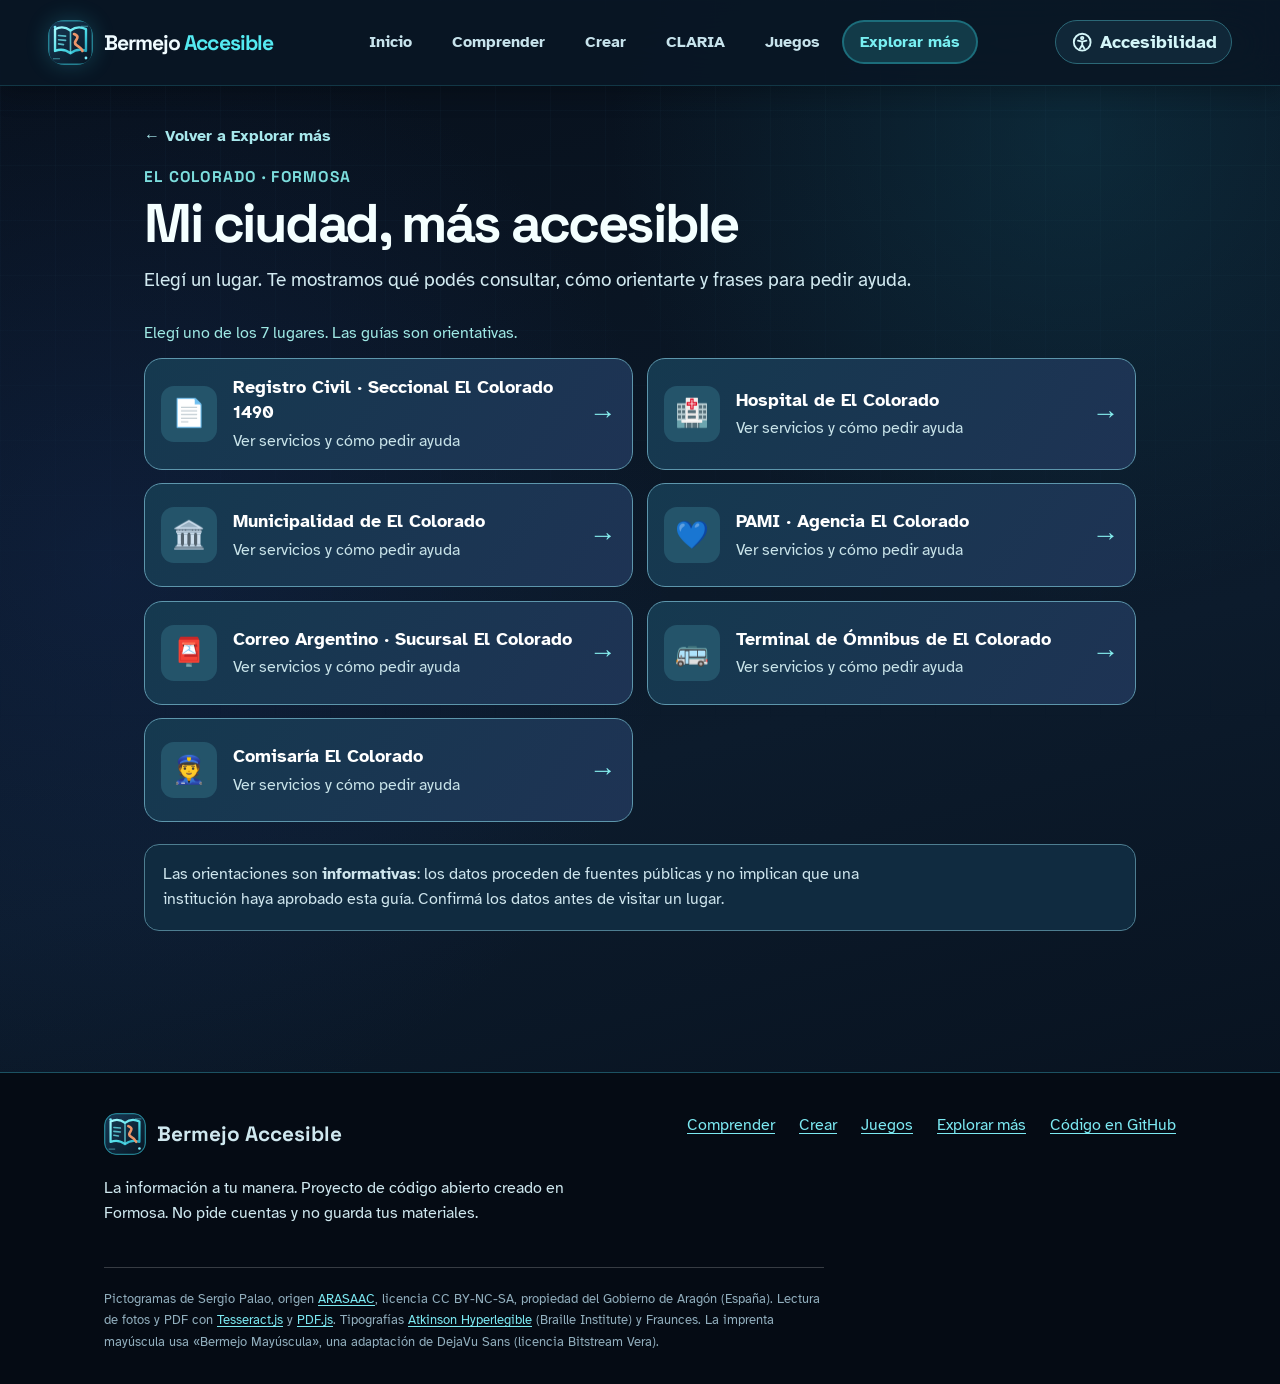
==== commit cacfe214: "Unificar detalles visuales en todas las secciones y estilizar información pedagógica plegable" ====
--- a/ciudad.html
+++ b/ciudad.html
@@ -16,8 +16,9 @@
   <script src="js/preferencias.js?v=20261117-2"></script>
   <script src="js/asistente-global.js" defer></script>
   <script src="js/ciudad.js?v=1" defer></script>
+  <link rel="stylesheet" href="css/armonico.css?v=2">
 </head>
-<body>
+<body class="visual-limpio">
   <a class="saltar" href="#contenido">Ir al contenido</a>
   <header class="cabecera">
     <div class="cabecera__fila">
--- a/css/armonico.css
+++ b/css/armonico.css
@@ -0,0 +1,113 @@
+/* Bermejo Accesible · armonía visual 2026-11-18.
+   Menos ruido visual; funciones, accesibilidad y contrastes conservados. */
+body.visual-limpio{--pulido-fondo:#10283c;--pulido-borde:#406a80;--pulido-texto:#e9f8fd;--pulido-suave:#bed9e3;--pulido-turquesa:#89e8e7;--pulido-violeta:#bdbaff}
+body.visual-limpio :is(.encabezado-pagina,.hero__texto,.claria-presentacion__texto) .intro,
+body.visual-limpio .encabezado-pagina>.intro{line-height:1.62;max-width:57ch;font-size:clamp(1.06rem,1.7vw,1.18rem)}
+body.visual-limpio :is(button,a,summary):focus-visible{outline:3px solid #ffe39e;outline-offset:3px}
+body.visual-limpio :is(.acceso,.panel,.juego-tarjeta,.claria-asistente,.claria-home,.juegos-home,.paso){scroll-margin-top:5rem}
+body.visual-limpio .paso>h2{font-size:clamp(1.45rem,2.5vw,1.9rem);line-height:1.32;margin-bottom:.6rem}
+body.visual-limpio .paso>p{max-width:65ch;line-height:1.58}
+body.visual-limpio .encabezado-pagina{padding-top:.2rem;padding-bottom:.25rem}
+body.visual-limpio :is(.encabezado-pagina h1,.juegos-hero h1){letter-spacing:-.027em}
+body.visual-limpio .indicador{margin-block:1rem 1.3rem;gap:clamp(.3rem,1vw,.7rem)}
+body.visual-limpio .indicador li{font-size:clamp(.85rem,1.5vw,.98rem);line-height:1.4}
+body.visual-limpio .panel:not(.original){box-shadow:none}
+body.visual-limpio .plegable summary,
+body.visual-limpio .demo-detalle>summary{min-height:2.8rem;font-size:1rem;line-height:1.5}
+body.visual-limpio .repetir-entrada{font-size:.91rem;line-height:1.6;color:#a5deeb}
+body.visual-limpio .hero__sub{font-size:1.04rem;color:#bfe0ea}
+body.visual-limpio .portada .hero{gap:clamp(1.1rem,2.7vw,2.4rem)}
+body.visual-limpio .portada .accesos{gap:clamp(.8rem,2vw,1.25rem)}
+body.visual-limpio .portada .acceso{box-shadow:none;border:1px solid #48748a;border-radius:20px;padding:clamp(1.15rem,2.4vw,1.55rem)}
+body.visual-limpio .portada .acceso__icono{width:3.6rem;height:3.6rem;border-radius:15px}
+body.visual-limpio .portada .acceso h2{font-size:clamp(1.4rem,2.5vw,1.78rem);margin:.45rem 0 .35rem}
+body.visual-limpio .portada .acceso p{font-size:1.08rem;line-height:1.58;max-width:34ch}
+body.visual-limpio .portada .claria-home,
+body.visual-limpio .portada .juegos-home{box-shadow:none;border-radius:20px;border-width:1px}
+body.visual-limpio .portada .claria-home__cuerpo>p:first-child,
+body.visual-limpio .portada .juegos-home__arriba{font-size:.84rem;letter-spacing:.06em;opacity:.84}
+body.visual-limpio .portada .claria-home__cuerpo>p:not(:first-child),
+body.visual-limpio .portada .juegos-home__texto>p:not(:first-child){font-size:1.06rem;line-height:1.55;max-width:55ch}
+body.visual-limpio .portada .juegos-home__icono{flex:none}
+body.visual-limpio .portada .claria-home__acciones{gap:.7rem}
+body.visual-limpio .portada .boton--principal{font-weight:750}
+/* Carga por elección. El JS existente mantiene los mismos campos y eventos. */
+body.visual-limpio .seleccion-carga{display:grid;grid-template-columns:repeat(3,minmax(0,1fr));gap:.7rem;max-width:56rem;margin:.8rem 0 1.15rem}
+body.visual-limpio .seleccion-carga button{display:flex;flex-direction:column;align-items:flex-start;justify-content:center;min-width:0;min-height:6rem;gap:.55rem;padding:1rem;border:2px solid var(--pulido-borde);border-radius:16px;background:linear-gradient(145deg,#152d44,#15293f);color:var(--pulido-texto);font:750 clamp(1rem,1.75vw,1.13rem)/1.4 "Atkinson Hyperlegible",system-ui,sans-serif;text-align:left;cursor:pointer;box-shadow:none}
+body.visual-limpio .seleccion-carga button[aria-pressed="true"]{background:linear-gradient(140deg,#1b5165,#283e63);border-color:#83e7e9;box-shadow:inset 0 0 0 1px #85e8e727}
+body.visual-limpio .seleccion-carga button:hover{border-color:#a6f1ed}
+body.visual-limpio .seleccion-carga button svg{width:2rem;height:2rem;stroke:#99e9ef;fill:none;stroke-width:1.9;stroke-linecap:round;stroke-linejoin:round}
+body.visual-limpio .seleccion-carga button small{font-size:.89rem;font-weight:500;color:#c3dfe8;line-height:1.35}
+body.visual-limpio .opciones-carga{display:block;max-width:52rem;margin:.5rem 0 1.25rem}
+body.visual-limpio .opciones-carga .panel{margin:0;border:1px solid #467389;border-radius:18px;padding:clamp(1.05rem,2.5vw,1.5rem);background:linear-gradient(155deg,#102c40,#10283c);gap:.72rem}
+body.visual-limpio .opciones-carga .panel[hidden]{display:none!important}
+body.visual-limpio .opciones-carga .panel h3{font-size:clamp(1.22rem,2vw,1.42rem);margin:0 0 .1rem}
+body.visual-limpio .opciones-carga .panel textarea{min-height:8rem;font-size:1.06rem}
+body.visual-limpio .opciones-carga .panel .ayuda{font-size:1rem;line-height:1.52;max-width:62ch}
+body.visual-limpio .opciones-carga .panel .boton{min-height:2.85rem}
+body.visual-limpio .pulido-demo{max-width:62rem;margin:.7rem 0 1.05rem;padding:.1rem .85rem;border:1px solid #406d7e;border-radius:13px;background:#112b40}
+body.visual-limpio .pulido-demo>summary{cursor:pointer;padding:.7rem .25rem;font-size:1.04rem;font-weight:750;color:#c9eef1;line-height:1.55}
+body.visual-limpio .pulido-demo>summary:focus-visible{outline:3px solid #ffe39e;outline-offset:3px}
+body.visual-limpio .pulido-demo .demo-comprender{margin:.45rem 0 .7rem;padding:.8rem 1rem;border:1px solid #4a8396;box-shadow:none;border-radius:14px}
+body.visual-limpio .pulido-demo .demo-comprender .demo-etiqueta{display:none}
+body.visual-limpio .pulido-demo .demo-comprender h2{font-size:clamp(1.14rem,2vw,1.45rem)}
+body.visual-limpio .pulido-demo .demo-comprender p{font-size:1rem}
+body.visual-limpio .demo-detalle{margin:1rem 0}
+body.visual-limpio .demo-detalle>summary{padding:.7rem .85rem}
+body.visual-limpio .demo-detalle :is(h3,h4){line-height:1.4}
+body.visual-limpio .crear-tipos__boton{box-shadow:none}
+body.visual-limpio #crear-pictogramas .pictos-presentacion p{max-width:62ch}
+/* CLARIA: avatar y conversación protagonistas; selector de roles compacto. */
+body.visual-limpio .claria-presentacion{min-height:12rem;gap:clamp(.5rem,2vw,1.5rem);margin-bottom:.6rem}
+body.visual-limpio .claria-presentacion__texto{padding-block:.4rem}
+body.visual-limpio .claria-presentacion__visual{max-height:13.5rem;min-height:10rem}
+body.visual-limpio .claria-personaje{max-height:13.5rem;max-width:13.5rem}
+body.visual-limpio .claria-presentacion h1{font-size:clamp(2.35rem,4.4vw,3.8rem)}
+body.visual-limpio .claria-subtitulo{font-size:1.13rem;line-height:1.5}
+body.visual-limpio .claria-asistente{box-shadow:none;border:1px solid #4a8599}
+body.visual-limpio .claria-asistente__cabecera{padding-block:.95rem .6rem}
+body.visual-limpio .claria-asistente__cabecera h2{font-size:clamp(1.45rem,2.6vw,1.8rem)}
+body.visual-limpio .claria-roles{display:grid;grid-template-columns:repeat(2,minmax(0,1fr));gap:.55rem;margin:.45rem clamp(.7rem,2.4vw,1.4rem) .65rem}
+body.visual-limpio .claria-rol{min-height:3.15rem;gap:.55rem;justify-content:center;padding:.55rem .7rem;border-radius:12px;box-shadow:none}
+body.visual-limpio .claria-rol svg{width:1.45rem;height:1.45rem;flex:none}
+body.visual-limpio .claria-rol strong{font-size:1.02rem;line-height:1.4}
+body.visual-limpio .claria-rol small{display:none!important}
+body.visual-limpio .claria-conversacion{box-shadow:none}
+body.visual-limpio .asesoria-chat{box-shadow:none}
+/* Juegos: la experiencia es protagonista, menos artículos dentro de artículos. */
+body.visual-limpio .juegos-hero{padding-block:clamp(.85rem,2vw,1.45rem);gap:1.5rem}
+body.visual-limpio .juegos-hero__contenido h1{font-size:clamp(2.3rem,5vw,4rem);line-height:1.13}
+body.visual-limpio .juegos-hero__intro{font-size:1.11rem;line-height:1.6;max-width:56ch}
+body.visual-limpio .juegos-hero__pista{font-size:1rem;line-height:1.5}
+body.visual-limpio .juegos-grilla{gap:clamp(.85rem,2vw,1.15rem)}
+body.visual-limpio .juego-tarjeta{border-radius:19px;box-shadow:none;overflow:hidden}
+body.visual-limpio .juego-tarjeta__contenido>p{line-height:1.54;font-size:1.055rem}
+body.visual-limpio .juego-tarjeta__valor{margin:.2rem 0 .6rem;padding:.8rem;border-radius:12px}
+body.visual-limpio .juego-tarjeta__valor strong{font-size:1rem}
+body.visual-limpio .juego-tarjeta__valor span{font-size:.98rem;line-height:1.5}
+body.visual-limpio .juego-tarjeta__externo{font-size:.91rem;line-height:1.4}
+body.visual-limpio .juegos-idea,body.visual-limpio .juegos-siguientes{box-shadow:none}
+@media(max-width:55rem){body.visual-limpio .seleccion-carga{max-width:none}body.visual-limpio .claria-presentacion__visual{max-height:11rem}}
+@media(max-width:36rem){
+ body.visual-limpio .seleccion-carga{gap:.45rem}
+ body.visual-limpio .seleccion-carga button{min-height:5.4rem;gap:.45rem;padding:.65rem .45rem;align-items:center;text-align:center;font-size:.96rem}
+ body.visual-limpio .seleccion-carga button svg{width:1.7rem;height:1.7rem}
+ body.visual-limpio .seleccion-carga button small{font-size:.82rem}
+ body.visual-limpio .claria-rol{padding:.65rem .35rem}
+ body.visual-limpio .claria-rol svg{display:none}
+ body.visual-limpio .claria-presentacion__visual{max-height:10rem;min-height:9rem}
+ body.visual-limpio .claria-personaje{max-height:10rem}
+ body.visual-limpio .portada .claria-home__acciones{flex-wrap:wrap}
+}
+html[data-contraste="alto"] body.visual-limpio :is(.seleccion-carga button,.opciones-carga .panel,.pulido-demo,.claria-rol,.juego-tarjeta){background:#000!important;color:#fff!important;border:2px solid #fff!important;box-shadow:none!important}
+html[data-contraste="alto"] body.visual-limpio :is(.seleccion-carga button small,.pulido-demo summary,.juegos-hero__intro){color:#fff!important}
+@media(prefers-reduced-motion:reduce){body.visual-limpio :is(.acceso,.juego-tarjeta,.seleccion-carga button){transition:none!important;animation:none!important}}
+@media print{body.visual-limpio .pulido-demo{display:none!important}body.visual-limpio .opciones-carga .panel{background:white!important;color:black!important}body.visual-limpio .seleccion-carga{display:none!important}}
+
+/* En cada juego, el contenido pedagógico se abre a demanda. */
+body.visual-limpio .juego-detalle{margin:.55rem 0 .85rem;border:1px solid #55728d;border-radius:12px;background:#122c44;overflow:hidden}
+body.visual-limpio .juego-detalle>summary{cursor:pointer;min-height:2.7rem;padding:.65rem .85rem;display:list-item;font:750 1.015rem/1.5 "Atkinson Hyperlegible",Arial,sans-serif;color:#b8eef2}
+body.visual-limpio .juego-detalle>summary:hover{color:#fff}
+body.visual-limpio .juego-detalle[open]>.juego-tarjeta__valor{margin:0;border:0;border-top:1px solid #4d7089;border-radius:0;padding:.8rem .9rem;background:#0f293f}
+html[data-contraste="alto"] body.visual-limpio .juego-detalle{background:#000!important;border:2px solid #fff!important}
+html[data-contraste="alto"] body.visual-limpio .juego-detalle>summary{color:#fff!important}
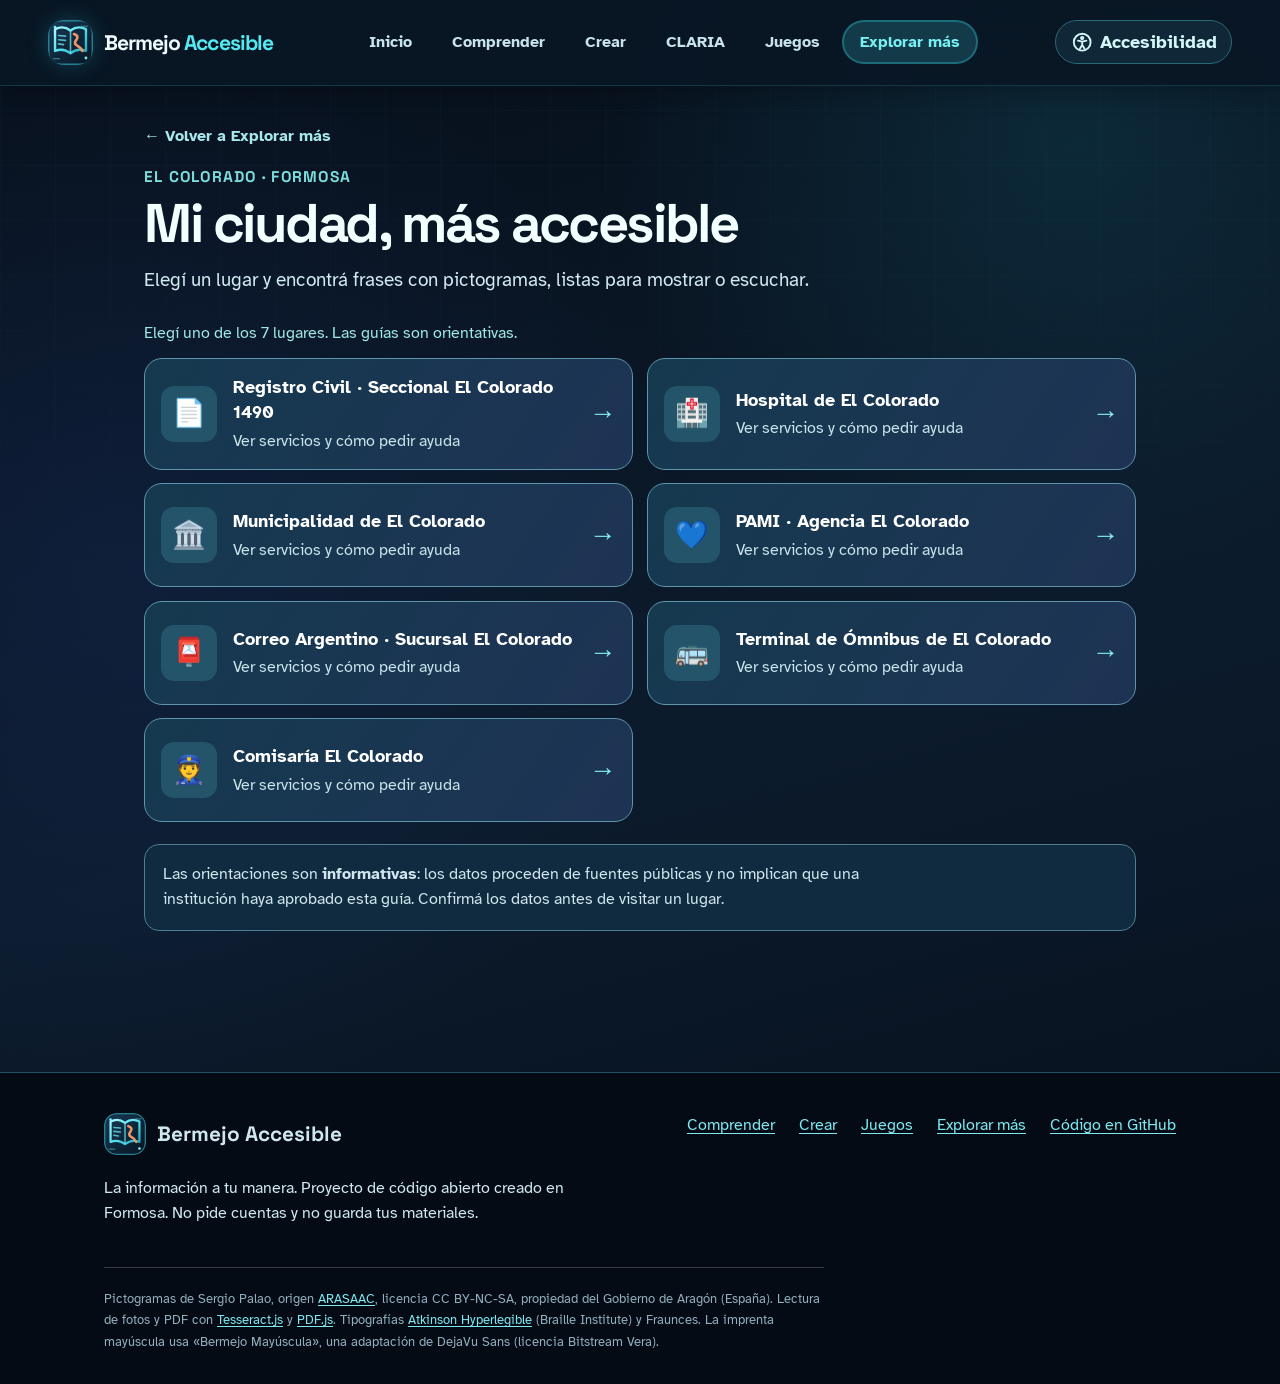
==== commit fb588745: "Ciudad accesible: destacar las frases visuales y con voz desde la navegación" ====
--- a/ciudad.html
+++ b/ciudad.html
@@ -11,12 +11,12 @@
   <link rel="stylesheet" href="https://fonts.googleapis.com/css2?family=Atkinson+Hyperlegible:ital,wght@0,400;0,700;1,400&amp;family=Space+Grotesk:wght@400;500;600;700&amp;display=swap">
   <link rel="icon" href="icono.svg" type="image/svg+xml">
   <link rel="stylesheet" href="css/bermejo.css?v=dua-20261117">
-  <link rel="stylesheet" href="css/ciudad.css?v=1">
+  <link rel="stylesheet" href="css/ciudad.css?v=2">
   <script src="js/navegacion.js" defer></script>
   <script src="js/preferencias.js?v=20261117-2"></script>
   <script src="js/asistente-global.js" defer></script>
-  <script src="js/ciudad.js?v=1" defer></script>
-  <link rel="stylesheet" href="css/armonico.css?v=2">
+  <script src="js/ciudad.js?v=2" defer></script>
+  <link rel="stylesheet" href="css/armonico.css?v=3">
 </head>
 <body class="visual-limpio">
   <a class="saltar" href="#contenido">Ir al contenido</a>
@@ -74,7 +74,7 @@
       <header class="ciudad-encabezado">
         <p class="ciudad-etiqueta">EL COLORADO · FORMOSA</p>
         <h1>Mi ciudad, más accesible</h1>
-        <p>Elegí un lugar. Te mostramos qué podés consultar, cómo orientarte y frases para pedir ayuda.</p>
+        <p>Elegí un lugar y encontrá frases con pictogramas, listas para mostrar o escuchar.</p>
       </header>
       <p id="ciudad-estado" class="ciudad-estado" role="status" aria-live="polite">Cargando lugares…</p>
       <section id="ciudad-inicio" aria-labelledby="ciudad-titulo">
@@ -92,6 +92,12 @@
             <h2 id="ciudad-nombre" tabindex="-1"></h2>
           </header>
           <p class="ciudad-panel__fecha" id="ciudad-fecha"></p>
+          <section class="ciudad-comunicacion" aria-labelledby="ciudad-comunicacion-titulo">
+            <h3 id="ciudad-comunicacion-titulo">Elegí una frase para comunicarte</h3>
+            <p>Las frases y sus pictogramas ya aparecen juntos. Tocá <strong>🔊 Decir la frase</strong> si querés escucharla.</p>
+            <ul id="ciudad-frases" class="ciudad-frases"></ul>
+            <p class="ciudad-comunicacion__nota">Los pictogramas representan palabras clave. La frase completa está escrita arriba de cada grupo de imágenes.</p>
+          </section>
           <div class="ciudad-guia">
             <section class="ciudad-seccion" aria-labelledby="ciudad-servicios-titulo">
               <h3 id="ciudad-servicios-titulo">¿Qué puedo consultar?</h3>
@@ -102,11 +108,6 @@
               <ol id="ciudad-pasos"></ol>
             </section>
           </div>
-          <section class="ciudad-comunicacion" aria-labelledby="ciudad-comunicacion-titulo">
-            <h3 id="ciudad-comunicacion-titulo">Frases para pedir ayuda</h3>
-            <p>Podés hacer que CLARIA diga una frase en voz alta o verla con pictogramas para comunicarte.</p>
-            <ul id="ciudad-frases" class="ciudad-frases"></ul>
-          </section>
           <div id="ciudad-referencia" class="ciudad-referencia"></div>
           <p class="ciudad-advertencia" id="ciudad-advertencia"></p>
         </article>
--- a/css/ciudad.css
+++ b/css/ciudad.css
@@ -52,3 +52,101 @@
 html[data-contraste="alto"] :is(.ciudad-encabezado p,.ciudad-panel p,.ciudad-panel li,.ciudad-frase p){color:#fff!important}
 @media(max-width:49rem){.ciudad-lugares,.ciudad-guia,.ciudad-frases{grid-template-columns:1fr}.ciudad-lugar{min-height:5.8rem}.ciudad-panel__icono{width:3.2rem;height:3.2rem;font-size:1.8rem}}
 @media print{.ciudad-migas,.ciudad-volver,.ciudad-frase__acciones,.ciudad-referencia a,.ciudad-inicio{display:none!important}.ciudad-panel,.ciudad-seccion,.ciudad-comunicacion,.ciudad-frase{background:#fff!important;color:#111!important;box-shadow:none!important;border:1px solid #888!important}.ciudad-panel :is(h2,h3,p,li){color:#111!important}}
+
+
+/* --- 2026-11-19: comunicación visible sin pasos intermedios --- */
+.ciudad-comunicacion{
+  margin:.8rem 0 1.15rem;
+  background:linear-gradient(150deg,#193e57,#1c3155);
+  border:1px solid #6cabc3;
+  box-shadow:0 10px 28px #0000001c;
+}
+.ciudad-comunicacion h3{font-size:clamp(1.33rem,2.5vw,1.65rem);line-height:1.3;margin-bottom:.45rem}
+.ciudad-comunicacion>p{max-width:68ch}
+.ciudad-frases{gap:.85rem}
+.ciudad-frase{
+  display:flex;flex-direction:column;min-width:0;
+  padding:1rem;
+  border:1px solid #638fa7;border-left:4px solid #68dfe5;
+  border-radius:16px;
+  background:#102a42;
+}
+.ciudad-frase__texto{font-size:clamp(1.075rem,2vw,1.24rem);line-height:1.45;margin:0 0 .75rem;overflow-wrap:anywhere}
+.ciudad-frase__visual{
+  display:grid;grid-template-columns:repeat(3,minmax(0,1fr));
+  max-width:24.5rem;gap:.5rem;width:100%;margin:0 0 .75rem;
+}
+.ciudad-picto{
+  margin:0;display:flex;flex-direction:column;align-items:center;
+  justify-content:flex-start;gap:.2rem;min-width:0;
+  padding:.55rem .35rem .45rem;
+  background:#fff;border:1px solid #a7c8d0;border-radius:12px;
+  color:#1d3341;text-align:center;
+}
+.ciudad-picto img{display:block;width:min(100%,6.1rem);height:auto;aspect-ratio:1;object-fit:contain}
+.ciudad-picto img[hidden]{display:none!important}
+.ciudad-picto__palabra{
+  width:100%;font:750 clamp(.82rem,1.6vw,.91rem)/1.3 "Atkinson Hyperlegible",Arial,sans-serif;
+  text-transform:uppercase;overflow-wrap:anywhere;color:#102f39;
+}
+.ciudad-picto__aviso{font-size:.72rem;line-height:1.3;color:#545a65}
+.ciudad-frase__acciones{display:flex;align-items:center;justify-content:flex-start;gap:.75rem;flex-wrap:wrap;margin-top:auto}
+.ciudad-frase__acciones .ciudad-secundario{
+  min-height:3rem;background:#1b6579;color:#fff;
+  border:2px solid #79dce7;border-radius:12px;padding:.65rem 1rem;
+  font-size:1rem;
+}
+.ciudad-frase__editar{
+  display:inline-flex;align-items:center;justify-content:center;
+  min-height:2.8rem;padding:.45rem .2rem;
+  color:#b6f1f3;text-decoration:underline;text-underline-offset:.2em;
+  font:700 .96rem/1.4 "Atkinson Hyperlegible",Arial,sans-serif;
+}
+.ciudad-comunicacion__nota{
+  border-top:1px solid #6586a3;padding-top:.85rem;margin:1rem 0 0!important;
+  color:#c7e4ee;font-size:.95rem!important;line-height:1.5;
+}
+html[data-contraste="alto"] .ciudad-picto{background:#fff!important;color:#000!important;border:2px solid #fff!important}
+html[data-contraste="alto"] .ciudad-picto__palabra,html[data-contraste="alto"] .ciudad-picto__aviso{color:#000!important}
+html[data-contraste="alto"] .ciudad-frase__editar{color:#ffe14d!important}
+html[data-contraste="alto"] .ciudad-comunicacion__nota{color:#fff!important}
+@media(max-width:49rem){
+  .ciudad-main{padding-top:.7rem}
+  .ciudad-main .contenedor{padding-inline:clamp(.8rem,3.5vw,1.2rem)}
+  .ciudad-encabezado{margin-bottom:.9rem}
+  .ciudad-encabezado h1{font-size:clamp(2rem,8.4vw,2.65rem);line-height:1.12;letter-spacing:-.035em}
+  .ciudad-estado{font-size:.94rem;margin:.4rem 0 .65rem;min-height:1.2rem}
+  .ciudad-panel{padding:clamp(.78rem,2.8vw,1.2rem);border-radius:17px}
+  .ciudad-panel__titulo{gap:.65rem}
+  .ciudad-panel__icono{flex-basis:3rem;width:3rem;height:3rem;font-size:1.7rem}
+  .ciudad-panel h2{font-size:clamp(1.4rem,6.2vw,1.85rem)}
+  .ciudad-comunicacion{padding:.8rem;border-radius:14px;margin:.8rem 0 .95rem}
+  .ciudad-comunicacion>p{font-size:1rem;line-height:1.52}
+  .ciudad-frases{grid-template-columns:minmax(0,1fr);gap:.7rem}
+  .ciudad-frase{padding:.85rem;border-radius:13px}
+  .ciudad-frase__visual{gap:.4rem;max-width:100%;margin-bottom:.7rem}
+  .ciudad-picto{padding:.4rem .25rem}
+  .ciudad-picto img{max-width:6rem}
+  .ciudad-frase__acciones{gap:.4rem}
+  .ciudad-frase__acciones .ciudad-secundario{flex:1 1 auto}
+  .ciudad-frase__editar{flex:1 1 auto;text-align:center}
+  .ciudad-guia{gap:.7rem}
+  .ciudad-seccion{padding:.85rem}
+  .ciudad-lugares{gap:.65rem}
+  .ciudad-lugar{min-height:5.25rem;padding:.8rem;gap:.7rem;border-radius:14px}
+  .ciudad-lugar__icono{height:3rem;width:3rem;font-size:1.55rem}
+  .ciudad-lugar__contenido strong{font-size:1.06rem}
+  .ciudad-lugar__contenido>span{font-size:.88rem}
+  .ciudad-lugar__flecha{font-size:1.4rem}
+}
+@media(max-width:24rem){
+ .ciudad-picto__palabra{font-size:.76rem}
+ .ciudad-frase__acciones{flex-direction:column;align-items:stretch}
+ .ciudad-frase__editar{width:100%}
+}
+@media print{
+ .ciudad-picto{background:#fff!important;color:#111!important;border:1px solid #999!important}
+ .ciudad-picto__palabra,.ciudad-picto__aviso{color:#111!important}
+ .ciudad-comunicacion__nota{color:#111!important}
+ .ciudad-frase__visual{max-width:22rem}
+}
--- a/css/armonico.css
+++ b/css/armonico.css
@@ -111,3 +111,180 @@
 body.visual-limpio .juego-detalle[open]>.juego-tarjeta__valor{margin:0;border:0;border-top:1px solid #4d7089;border-radius:0;padding:.8rem .9rem;background:#0f293f}
 html[data-contraste="alto"] body.visual-limpio .juego-detalle{background:#000!important;border:2px solid #fff!important}
 html[data-contraste="alto"] body.visual-limpio .juego-detalle>summary{color:#fff!important}
+
+
+/* ------------------------------------------------------------------
+   Diseño móvil 2026-11-19 · espacios claros, tarjetas compactas,
+   navegación táctil y contenido que nunca necesita scroll horizontal.
+   ------------------------------------------------------------------ */
+@media(max-width:52rem){
+  body.visual-limpio{min-width:0}
+  body.visual-limpio > main{min-width:0;padding-top:clamp(.65rem,2.4vw,1.2rem)}
+  body.visual-limpio .contenedor{padding-inline:clamp(.8rem,3.4vw,1.25rem)}
+  body.visual-limpio .cabecera__fila{
+    padding:.58rem clamp(.7rem,3vw,1.15rem);
+    gap:.5rem;min-width:0;
+  }
+  body.visual-limpio .marca{min-width:0;gap:.46rem}
+  body.visual-limpio .marca__logo{width:2.5rem;height:2.5rem}
+  body.visual-limpio .marca__nombre{font-size:clamp(1.04rem,3.8vw,1.23rem);letter-spacing:-.025em}
+  body.visual-limpio .cabecera__acciones{gap:.3rem;flex:none}
+  body.visual-limpio .menu-abrir,
+  body.visual-limpio .ajustes>summary{min-width:2.7rem;min-height:2.7rem;padding:.35rem .55rem}
+  body.visual-limpio .menu{padding:.5rem clamp(.8rem,3vw,1.2rem) .9rem}
+  body.visual-limpio .menu a{min-height:3rem;border-radius:12px;padding-inline:1rem}
+  body.visual-limpio .ajustes__fila{
+    max-width:calc(100vw - 1rem);width:min(23rem,calc(100vw - 1rem));
+    max-height:calc(100dvh - 5rem);
+    border-radius:16px;padding:.9rem;
+  }
+  body.visual-limpio :is(.panel,.caso,.info-bloque,.destacada){
+    min-width:0;max-width:100%;
+  }
+  body.visual-limpio :is(input,textarea,select){min-width:0;font-size:max(1rem,16px)}
+  body.visual-limpio :is(.panel,.caso,.paso,.consulta__fuera) {overflow-wrap:anywhere}
+  body.visual-limpio .pie{margin-top:2rem;padding-block:1.5rem}
+  body.visual-limpio .pie__fila{gap:1rem}
+  body.visual-limpio .pie__enlaces{gap:.5rem 1rem}
+  body.visual-limpio .pie__creditos{font-size:.87rem;line-height:1.55}
+
+  /* Inicio: contenido primero, ilustración más equilibrada. */
+  body.visual-limpio .portada .hero{
+    grid-template-columns:minmax(0,1fr);justify-items:center;text-align:center;
+    gap:.7rem;padding-block:.4rem .1rem;
+  }
+  body.visual-limpio .portada .hero__texto{max-width:40rem}
+  body.visual-limpio .portada .hero__marca{font-size:.82rem;letter-spacing:.065em}
+  body.visual-limpio .portada .hero__texto h1{
+    font-size:clamp(2.15rem,8.4vw,3.3rem);
+    line-height:1.11;letter-spacing:-.04em;margin:.1rem 0 .35rem;
+  }
+  body.visual-limpio .portada .hero__texto .intro{
+    font-size:1.055rem;line-height:1.48;max-width:34ch;margin-inline:auto;
+  }
+  body.visual-limpio .portada .repetir-entrada{font-size:.83rem;margin-top:.45rem}
+  body.visual-limpio .portada .hero__visual{width:100%;max-width:23rem;margin-inline:auto}
+  body.visual-limpio .portada .libro{width:min(100%,20rem);gap:.45rem}
+  body.visual-limpio .portada .libro__controles .boton{min-height:2.7rem}
+  body.visual-limpio .portada .accesos{gap:.72rem;margin-top:1.1rem}
+  body.visual-limpio .portada .acceso{
+    display:grid;grid-template-columns:3rem minmax(0,1fr);
+    grid-template-areas:"icon title" "desc desc" "action action";
+    align-items:center;gap:.35rem .8rem;
+    padding:1rem 1.05rem;border-radius:17px;min-height:0;
+  }
+  body.visual-limpio .portada .acceso__icono{grid-area:icon;width:3rem;height:3rem;border-radius:12px}
+  body.visual-limpio .portada .acceso__icono svg{width:1.9rem;height:1.9rem}
+  body.visual-limpio .portada .acceso h2{grid-area:title;min-width:0;margin:0;font-size:1.53rem;line-height:1.25}
+  body.visual-limpio .portada .acceso p{grid-area:desc;max-width:none;font-size:1.025rem;line-height:1.5;margin:.2rem 0}
+  body.visual-limpio .portada .acceso .boton{
+    grid-area:action;margin-top:.35rem;width:100%;min-height:2.85rem;
+    padding:.55rem .65rem;font-size:.99rem;
+  }
+  body.visual-limpio .portada .claria-home{
+    display:grid;grid-template-columns:4.7rem minmax(0,1fr);
+    grid-template-areas:"avatar texto" "acciones acciones";
+    gap:.55rem .8rem;align-items:center;padding:1rem;margin-top:.8rem;border-radius:17px;
+  }
+  body.visual-limpio .portada .claria-home img{grid-area:avatar;width:4.7rem;height:4.7rem}
+  body.visual-limpio .portada .claria-home__cuerpo{grid-area:texto;text-align:left}
+  body.visual-limpio .portada .claria-home h2{font-size:1.4rem;line-height:1.22}
+  body.visual-limpio .portada .claria-home__cuerpo p{font-size:.99rem;line-height:1.45}
+  body.visual-limpio .portada .claria-home__acciones{
+    grid-area:acciones;width:100%;align-items:stretch;gap:.5rem;
+  }
+  body.visual-limpio .portada .claria-home__acciones .boton{width:100%;min-height:3rem}
+  body.visual-limpio .portada .claria-home__directo{min-height:2.65rem;display:grid;place-items:center}
+  body.visual-limpio .portada .juegos-home{
+    display:grid;grid-template-columns:3.4rem minmax(0,1fr);
+    grid-template-areas:"icono info" "accion accion";align-items:center;
+    gap:.55rem .8rem;padding:1rem;border-radius:17px;
+  }
+  body.visual-limpio .portada .juegos-home__icono{grid-area:icono;min-width:0}
+  body.visual-limpio .portada .juegos-home__texto{grid-area:info;min-width:0}
+  body.visual-limpio .portada .juegos-home__texto h2{font-size:1.37rem;line-height:1.25}
+  body.visual-limpio .portada .juegos-home__texto p{font-size:.99rem;line-height:1.45}
+  body.visual-limpio .portada .juegos-home__boton{
+    grid-area:accion;justify-self:stretch;min-height:2.9rem;
+    display:flex;align-items:center;justify-content:center;
+  }
+
+  /* Secciones interiores: menos capas y controles cómodos. */
+  body.visual-limpio .encabezado-pagina{padding-top:.25rem;margin-bottom:.8rem}
+  body.visual-limpio .encabezado-pagina h1{font-size:clamp(2rem,7.8vw,2.9rem);line-height:1.17}
+  body.visual-limpio .indicador{gap:.35rem;margin:.8rem 0 1rem;flex-wrap:wrap}
+  body.visual-limpio .seleccion-carga{gap:.55rem}
+  body.visual-limpio .opciones-carga .panel{border-radius:14px;padding:1rem}
+  body.visual-limpio .opciones-carga .panel :is(textarea,input,select){width:100%}
+  body.visual-limpio .fila-botones{gap:.55rem}
+
+  /* Explorar: ícono + título arriba, descripción y acción debajo. */
+  body.visual-limpio.pagina-explorar .explorar--limpia{gap:.75rem;margin-top:1rem}
+  body.visual-limpio.pagina-explorar .explorar--limpia .explorar__enlace{
+    display:grid;grid-template-columns:3.1rem minmax(0,1fr);
+    grid-template-areas:"icono titulo" "detalle detalle" "accion accion";
+    align-items:center;gap:.4rem .8rem;padding:1rem;border-radius:15px;
+  }
+  body.visual-limpio.pagina-explorar .explorar__icono{grid-area:icono;width:3.1rem;height:3.1rem}
+  body.visual-limpio.pagina-explorar .explorar--limpia h2{grid-area:titulo;font-size:1.31rem;margin:0;line-height:1.3}
+  body.visual-limpio.pagina-explorar .explorar--limpia p{
+    grid-area:detalle;max-width:none;font-size:1rem;line-height:1.46;
+  }
+  body.visual-limpio.pagina-explorar .explorar--limpia .explorar__accion{
+    grid-area:accion;padding-top:.4rem;font-size:.99rem;
+  }
+
+  /* CLARIA: conversación y botones más visibles que adornos. */
+  body.visual-limpio.pagina-claria .claria-presentacion{min-height:0;margin-bottom:.5rem}
+  body.visual-limpio.pagina-claria .claria-presentacion__texto{padding:.25rem 0 .55rem}
+  body.visual-limpio.pagina-claria .claria-presentacion h1{font-size:clamp(2.05rem,7.4vw,2.9rem);margin:.2rem 0 .35rem}
+  body.visual-limpio.pagina-claria .claria-subtitulo{font-size:1.03rem;line-height:1.4}
+  body.visual-limpio.pagina-claria .claria-asistente{border-radius:17px}
+  body.visual-limpio.pagina-claria .claria-roles{gap:.55rem}
+  body.visual-limpio.pagina-claria .claria-conversacion{padding:.8rem}
+  body.visual-limpio.pagina-claria .claria-form__fila textarea{font-size:1rem;min-height:5rem}
+  body.visual-limpio.pagina-claria .claria-enviar{min-height:3rem;min-width:7rem}
+  body.visual-limpio.pagina-claria .claria-atajos{gap:.5rem}
+  body.visual-limpio.pagina-claria .claria-atajos button{font-size:.96rem;min-height:2.75rem}
+  body.visual-limpio.pagina-claria .asesoria-chat,
+  body.visual-limpio.pagina-claria .claria-mensajes{min-width:0}
+  body.visual-limpio.pagina-claria .asesoria-mensajes{max-width:100%}
+  body.visual-limpio.pagina-claria .asesoria-form textarea{font-size:1rem}
+  body.visual-limpio.pagina-claria .asesoria-burbuja__cuerpo{min-width:0}
+}
+@media(max-width:38rem){
+  body.visual-limpio .cabecera__fila{gap:.3rem}
+  body.visual-limpio .marca__nombre{font-size:clamp(1.04rem,4vw,1.16rem)}
+  body.visual-limpio .cabecera__acciones{gap:.22rem}
+  body.visual-limpio :is(.menu-abrir,.ajustes>summary){min-height:2.75rem;min-width:2.75rem}
+  body.visual-limpio .portada .hero__texto h1{font-size:clamp(2.08rem,8.9vw,2.85rem)}
+  body.visual-limpio.pagina-claria .claria-asistente__cabecera{padding:.85rem .8rem .35rem}
+  body.visual-limpio.pagina-claria .claria-asistente__cabecera h2{font-size:1.38rem}
+  body.visual-limpio.pagina-claria .claria-roles{margin:.45rem .7rem .75rem}
+  body.visual-limpio.pagina-claria .claria-rol{padding:.65rem .45rem;min-width:0;min-height:3.15rem}
+  body.visual-limpio.pagina-claria .claria-rol strong{font-size:.98rem;line-height:1.3}
+  body.visual-limpio.pagina-claria .claria-form__fila{flex-direction:column}
+  body.visual-limpio.pagina-claria .claria-enviar{align-self:stretch;width:100%}
+  body.visual-limpio.pagina-claria .asesoria-form__fila{flex-direction:column;align-items:stretch}
+  body.visual-limpio.pagina-claria .asesoria-form__enviar{align-self:stretch;width:100%}
+  body.visual-limpio.pagina-claria .asesoria-acciones{gap:.6rem}
+  body.visual-limpio.pagina-claria .asesoria-acciones__crear{width:100%}
+  body.visual-limpio.pagina-claria .claria-material-opciones{gap:.55rem}
+  body.visual-limpio.pagina-claria .claria-material-opciones .boton{
+    min-width:0;flex:1 1 100%;min-height:3.1rem;
+  }
+  body.visual-limpio .fila-botones .boton{max-width:100%;overflow-wrap:anywhere}
+}
+@media(max-width:26rem){
+  body.visual-limpio .portada .hero__texto h1{font-size:clamp(2rem,8.3vw,2.35rem)}
+  body.visual-limpio .portada .libro{width:min(100%,18rem)}
+  body.visual-limpio .seleccion-carga{grid-template-columns:repeat(2,minmax(0,1fr))}
+  body.visual-limpio .seleccion-carga button:nth-child(3):last-child{grid-column:1/-1;flex-direction:row;align-items:center;justify-content:center}
+  body.visual-limpio .portada .claria-home{grid-template-columns:3.7rem minmax(0,1fr)}
+  body.visual-limpio .portada .claria-home img{width:3.7rem;height:3.7rem}
+  body.visual-limpio .portada .claria-home h2{font-size:1.23rem}
+  body.visual-limpio .portada .acceso{padding:.9rem}
+}
+@media(prefers-reduced-motion:reduce){
+  body.visual-limpio .portada :is(.hero__texto,.accesos li){animation:none!important;transform:none!important}
+}
